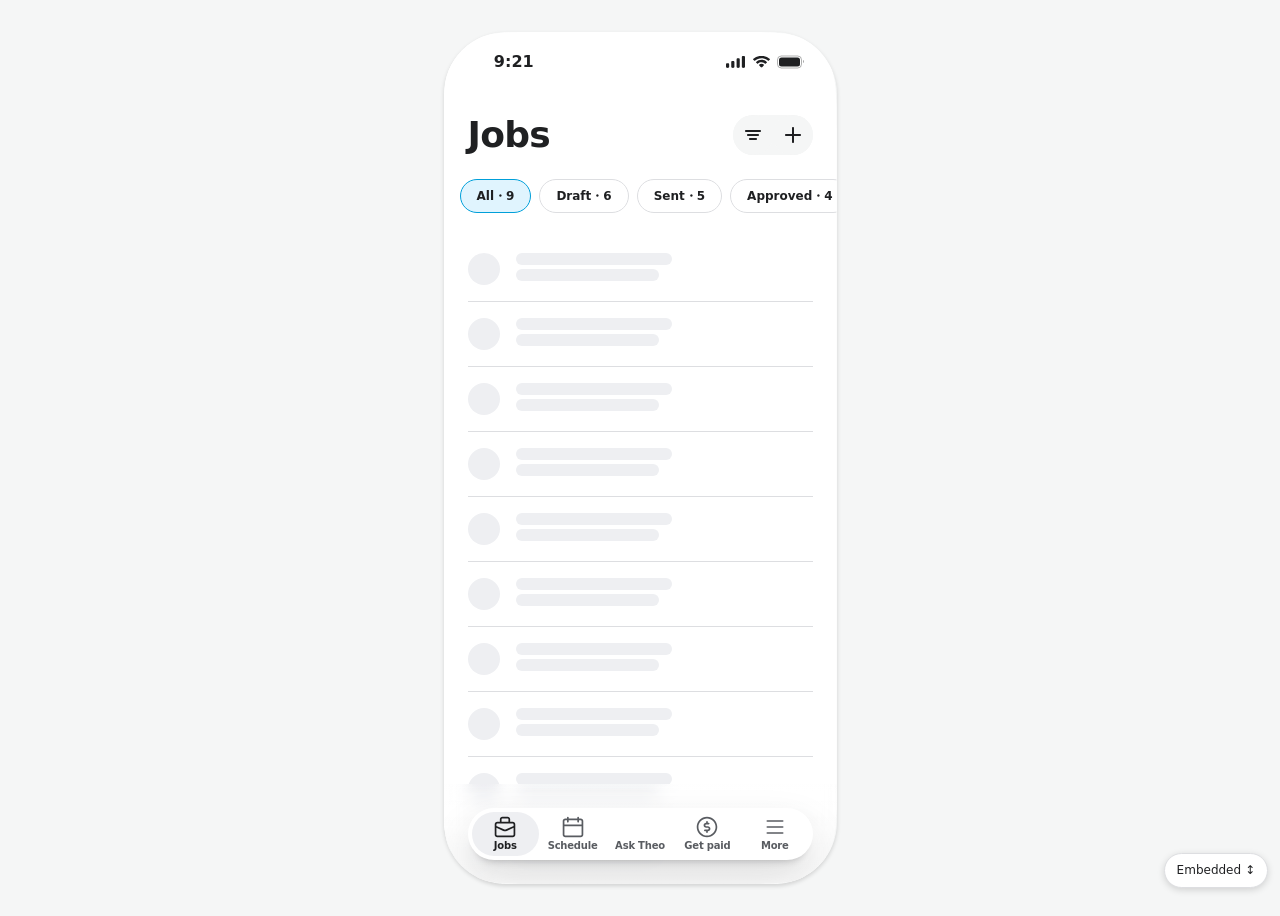
==== embedded/index.html @ bd6d08db "Add Embedded nav concept: Ask Theo tab, add and close buttons beside the bar, blurred scrim Co-autho" ====
<!DOCTYPE html>
<html lang="en" data-pp-form-factor="native" data-pp-theme="light">
  <head>
    <meta charset="utf-8" />
    <meta name="viewport" content="width=device-width, initial-scale=1, viewport-fit=cover" />
    <title>Jobs — Embedded</title>
    <meta name="apple-mobile-web-app-capable" content="yes" />
    <!-- default, not black-translucent: translucent makes iOS size the web view
         to the screen minus the status bar while still anchoring it at the top,
         so the bottom of the screen is unreachable from the page. -->
    <meta name="apple-mobile-web-app-status-bar-style" content="default" />
    <meta name="apple-mobile-web-app-title" content="Jobs" />
    <link rel="manifest" href="../manifest.webmanifest" />
    <!-- data-pp-theme on the root element pins light in every browser and OS setting;
         there is no toggle. -->
    <link rel="stylesheet" href="../styles/fonts.css" />
    <link rel="stylesheet" href="../styles/pushpin.css" />
    <link rel="stylesheet" href="../styles/pushpin-device.css" />
    <link rel="stylesheet" href="app.css" />
  </head>
  <body>
    <div class="jobs-device">
    <div class="pp-device">
      <div
        class="pp-status-bar"
        aria-hidden="true"
        data-pp-component="Native / Status Bar"
        data-pp-variant="OS=iOS X [Dynamic Island], Dark Mode=False"
      >
        <p class="pp-status-bar__time">9:21</p>
        <div class="pp-status-bar__levels">
          <span class="pp-status-bar__glyph pp-status-bar__cellular"></span>
          <span class="pp-status-bar__glyph pp-status-bar__wifi"></span>
          <div class="pp-status-bar__battery"></div>
          <div class="pp-status-bar__battery-fill"></div>
          <span class="pp-status-bar__glyph pp-status-bar__battery-cap"></span>
        </div>
      </div>

      <div class="pp-screen jobs">
        <section class="jobs__page" data-page="jobs" aria-labelledby="page-jobs-title">
          <header class="jobs__header">
            <h1 class="pp-title-1 jobs__title" id="page-jobs-title">Jobs</h1>
            <div class="jobs__actions">
              <button
                type="button"
                class="jobs__action"
                aria-label="Filter jobs"
                data-pp-component="Icon Button"
                data-pp-variant="theme=secondary"
              >
                <span class="jobs__action-icon jobs__action-icon--filter" aria-hidden="true"></span>
              </button>
              <button
                type="button"
                class="jobs__action"
                aria-label="Create job"
                data-pp-component="Icon Button"
                data-pp-variant="theme=secondary"
              >
                <span class="jobs__action-icon jobs__action-icon--plus" aria-hidden="true"></span>
              </button>
            </div>
          </header>

          <div class="jobs__filters" role="group" aria-label="Filter by status">
            <button
              type="button"
              class="jobs__chip"
              aria-pressed="true"
              data-pp-component="Chip"
              data-pp-variant="isSelected=true"
            >
              All・9
            </button>
            <button
              type="button"
              class="jobs__chip"
              aria-pressed="false"
              data-pp-component="Chip"
              data-pp-variant="isSelected=false"
            >
              Draft・6
            </button>
            <button
              type="button"
              class="jobs__chip"
              aria-pressed="false"
              data-pp-component="Chip"
              data-pp-variant="isSelected=false"
            >
              Sent・5
            </button>
            <button
              type="button"
              class="jobs__chip"
              aria-pressed="false"
              data-pp-component="Chip"
              data-pp-variant="isSelected=false"
            >
              Approved・4
            </button>
            <button
              type="button"
              class="jobs__chip"
              aria-pressed="false"
              data-pp-component="Chip"
              data-pp-variant="isSelected=false"
            >
              Rejected・1
            </button>
          </div>

          <div class="pp-screen__body jobs__body">
            <ul class="jobs__list" data-pp-proposed="Pro / Job list row">
              <li class="jobs__row">
                <span
                  class="jobs__avatar"
                  aria-hidden="true"
                  data-pp-component="Avatar"
                  data-pp-variant="User=Customer, sise=xSmall, 👁️ initials=true"
                ></span>
                <div class="jobs__text" aria-hidden="true">
                  <p class="pp-title-6 jobs__slot"><span class="jobs__bone">Anaïs Ziae-Mohseni</span></p>
                  <p class="pp-body-2 jobs__slot"><span class="jobs__bone">Clogged drain repair</span></p>
                </div>
              </li>

              <li class="jobs__row">
                <span
                  class="jobs__avatar"
                  aria-hidden="true"
                  data-pp-component="Avatar"
                  data-pp-variant="User=Customer, sise=xSmall, 👁️ initials=true"
                ></span>
                <div class="jobs__text" aria-hidden="true">
                  <p class="pp-title-6 jobs__slot"><span class="jobs__bone">Anaïs Ziae-Mohseni</span></p>
                  <p class="pp-body-2 jobs__slot"><span class="jobs__bone">Clogged drain repair</span></p>
                </div>
              </li>

              <li class="jobs__row">
                <span
                  class="jobs__avatar"
                  aria-hidden="true"
                  data-pp-component="Avatar"
                  data-pp-variant="User=Customer, sise=xSmall, 👁️ initials=true"
                ></span>
                <div class="jobs__text" aria-hidden="true">
                  <p class="pp-title-6 jobs__slot"><span class="jobs__bone">Anaïs Ziae-Mohseni</span></p>
                  <p class="pp-body-2 jobs__slot"><span class="jobs__bone">Clogged drain repair</span></p>
                </div>
              </li>

              <li class="jobs__row">
                <span
                  class="jobs__avatar"
                  aria-hidden="true"
                  data-pp-component="Avatar"
                  data-pp-variant="User=Customer, sise=xSmall, 👁️ initials=true"
                ></span>
                <div class="jobs__text" aria-hidden="true">
                  <p class="pp-title-6 jobs__slot"><span class="jobs__bone">Anaïs Ziae-Mohseni</span></p>
                  <p class="pp-body-2 jobs__slot"><span class="jobs__bone">Clogged drain repair</span></p>
                </div>
              </li>

              <li class="jobs__row">
                <span
                  class="jobs__avatar"
                  aria-hidden="true"
                  data-pp-component="Avatar"
                  data-pp-variant="User=Customer, sise=xSmall, 👁️ initials=true"
                ></span>
                <div class="jobs__text" aria-hidden="true">
                  <p class="pp-title-6 jobs__slot"><span class="jobs__bone">Anaïs Ziae-Mohseni</span></p>
                  <p class="pp-body-2 jobs__slot"><span class="jobs__bone">Clogged drain repair</span></p>
                </div>
              </li>

              <li class="jobs__row">
                <span
                  class="jobs__avatar"
                  aria-hidden="true"
                  data-pp-component="Avatar"
                  data-pp-variant="User=Customer, sise=xSmall, 👁️ initials=true"
                ></span>
                <div class="jobs__text" aria-hidden="true">
                  <p class="pp-title-6 jobs__slot"><span class="jobs__bone">Anaïs Ziae-Mohseni</span></p>
                  <p class="pp-body-2 jobs__slot"><span class="jobs__bone">Clogged drain repair</span></p>
                </div>
              </li>

              <li class="jobs__row">
                <span
                  class="jobs__avatar"
                  aria-hidden="true"
                  data-pp-component="Avatar"
                  data-pp-variant="User=Customer, sise=xSmall, 👁️ initials=true"
                ></span>
                <div class="jobs__text" aria-hidden="true">
                  <p class="pp-title-6 jobs__slot"><span class="jobs__bone">Anaïs Ziae-Mohseni</span></p>
                  <p class="pp-body-2 jobs__slot"><span class="jobs__bone">Clogged drain repair</span></p>
                </div>
              </li>

              <li class="jobs__row">
                <span
                  class="jobs__avatar"
                  aria-hidden="true"
                  data-pp-component="Avatar"
                  data-pp-variant="User=Customer, sise=xSmall, 👁️ initials=true"
                ></span>
                <div class="jobs__text" aria-hidden="true">
                  <p class="pp-title-6 jobs__slot"><span class="jobs__bone">Anaïs Ziae-Mohseni</span></p>
                  <p class="pp-body-2 jobs__slot"><span class="jobs__bone">Clogged drain repair</span></p>
                </div>
              </li>

              <li class="jobs__row">
                <span
                  class="jobs__avatar"
                  aria-hidden="true"
                  data-pp-component="Avatar"
                  data-pp-variant="User=Customer, sise=xSmall, 👁️ initials=true"
                ></span>
                <div class="jobs__text" aria-hidden="true">
                  <p class="pp-title-6 jobs__slot"><span class="jobs__bone">Anaïs Ziae-Mohseni</span></p>
                  <p class="pp-body-2 jobs__slot"><span class="jobs__bone">Clogged drain repair</span></p>
                </div>
              </li>

              <li class="jobs__row">
                <span
                  class="jobs__avatar"
                  aria-hidden="true"
                  data-pp-component="Avatar"
                  data-pp-variant="User=Customer, sise=xSmall, 👁️ initials=true"
                ></span>
                <div class="jobs__text" aria-hidden="true">
                  <p class="pp-title-6 jobs__slot"><span class="jobs__bone">Anaïs Ziae-Mohseni</span></p>
                  <p class="pp-body-2 jobs__slot"><span class="jobs__bone">Clogged drain repair</span></p>
                </div>
              </li>
            </ul>
          </div>
        </section>

        <section class="jobs__page" data-page="schedule" aria-labelledby="page-schedule-title" hidden>
          <header class="jobs__header">
            <h1 class="pp-title-1 jobs__title" id="page-schedule-title">Schedule</h1>
            <div class="jobs__actions">
              <button
                type="button"
                class="jobs__action jobs__action--today"
                aria-label="Go to today"
                data-pp-component="Icon Button"
                data-pp-variant="theme=secondary"
              >
                <span class="jobs__action-icon jobs__action-icon--today" aria-hidden="true"></span>
              </button>
              <button
                type="button"
                class="jobs__action"
                aria-label="Create appointment"
                data-pp-component="Icon Button"
                data-pp-variant="theme=secondary"
              >
                <span class="jobs__action-icon jobs__action-icon--plus" aria-hidden="true"></span>
              </button>
            </div>
          </header>

          <div
            class="jobs__week"
            role="group"
            aria-label="Pick a day"
            data-pp-proposed="Pro / Week strip"
          ></div>
        </section>

        <section class="jobs__page" data-page="get-paid" aria-labelledby="page-get-paid-title" hidden>
          <header class="jobs__header">
            <h1 class="pp-title-1 jobs__title" id="page-get-paid-title">Get paid</h1>
            <div class="jobs__actions">
              <button
                type="button"
                class="jobs__action"
                aria-label="Filter payments"
                data-pp-component="Icon Button"
                data-pp-variant="theme=secondary"
              >
                <span class="jobs__action-icon jobs__action-icon--filter" aria-hidden="true"></span>
              </button>
              <button
                type="button"
                class="jobs__action"
                aria-label="Request payment"
                data-pp-component="Icon Button"
                data-pp-variant="theme=secondary"
              >
                <span class="jobs__action-icon jobs__action-icon--plus" aria-hidden="true"></span>
              </button>
            </div>
          </header>
        </section>

        <section class="jobs__page" data-page="messages" aria-labelledby="page-messages-title" hidden>
          <header class="jobs__header">
            <h1 class="pp-title-1 jobs__title" id="page-messages-title">Messages</h1>
            <div class="jobs__actions">
              <button
                type="button"
                class="jobs__action"
                aria-label="Filter messages"
                data-pp-component="Icon Button"
                data-pp-variant="theme=secondary"
              >
                <span class="jobs__action-icon jobs__action-icon--filter" aria-hidden="true"></span>
              </button>
              <button
                type="button"
                class="jobs__action"
                aria-label="New message"
                data-pp-component="Icon Button"
                data-pp-variant="theme=secondary"
              >
                <span class="jobs__action-icon jobs__action-icon--plus" aria-hidden="true"></span>
              </button>
            </div>
          </header>
        </section>

        <section class="jobs__page" data-page="quotes" aria-labelledby="page-quotes-title" hidden>
          <header class="jobs__header">
            <h1 class="pp-title-1 jobs__title" id="page-quotes-title">Quotes</h1>
            <div class="jobs__actions">
              <button
                type="button"
                class="jobs__action"
                aria-label="Filter quotes"
                data-pp-component="Icon Button"
                data-pp-variant="theme=secondary"
              >
                <span class="jobs__action-icon jobs__action-icon--filter" aria-hidden="true"></span>
              </button>
              <button
                type="button"
                class="jobs__action"
                aria-label="Create quote"
                data-pp-component="Icon Button"
                data-pp-variant="theme=secondary"
              >
                <span class="jobs__action-icon jobs__action-icon--plus" aria-hidden="true"></span>
              </button>
            </div>
          </header>

          <div class="jobs__filters" role="group" aria-label="Filter by status">
            <button
              type="button"
              class="jobs__chip"
              aria-pressed="true"
              data-pp-component="Chip"
              data-pp-variant="isSelected=true"
            >
              All・9
            </button>
            <button
              type="button"
              class="jobs__chip"
              aria-pressed="false"
              data-pp-component="Chip"
              data-pp-variant="isSelected=false"
            >
              Draft・6
            </button>
            <button
              type="button"
              class="jobs__chip"
              aria-pressed="false"
              data-pp-component="Chip"
              data-pp-variant="isSelected=false"
            >
              Sent・5
            </button>
            <button
              type="button"
              class="jobs__chip"
              aria-pressed="false"
              data-pp-component="Chip"
              data-pp-variant="isSelected=false"
            >
              Approved・4
            </button>
            <button
              type="button"
              class="jobs__chip"
              aria-pressed="false"
              data-pp-component="Chip"
              data-pp-variant="isSelected=false"
            >
              Rejected・1
            </button>
          </div>

          <div class="pp-screen__body jobs__body">
            <ul class="jobs__list" data-pp-proposed="Pro / Job list row">
              <li class="jobs__row">
                <span
                  class="jobs__avatar"
                  aria-hidden="true"
                  data-pp-component="Avatar"
                  data-pp-variant="User=Customer, sise=xSmall, 👁️ initials=true"
                ></span>
                <div class="jobs__text" aria-hidden="true">
                  <p class="pp-title-6 jobs__slot"><span class="jobs__bone">Anaïs Ziae-Mohseni</span></p>
                  <p class="pp-body-2 jobs__slot"><span class="jobs__bone">Clogged drain repair</span></p>
                </div>
              </li>

              <li class="jobs__row">
                <span
                  class="jobs__avatar"
                  aria-hidden="true"
                  data-pp-component="Avatar"
                  data-pp-variant="User=Customer, sise=xSmall, 👁️ initials=true"
                ></span>
                <div class="jobs__text" aria-hidden="true">
                  <p class="pp-title-6 jobs__slot"><span class="jobs__bone">Anaïs Ziae-Mohseni</span></p>
                  <p class="pp-body-2 jobs__slot"><span class="jobs__bone">Clogged drain repair</span></p>
                </div>
              </li>

              <li class="jobs__row">
                <span
                  class="jobs__avatar"
                  aria-hidden="true"
                  data-pp-component="Avatar"
                  data-pp-variant="User=Customer, sise=xSmall, 👁️ initials=true"
                ></span>
                <div class="jobs__text" aria-hidden="true">
                  <p class="pp-title-6 jobs__slot"><span class="jobs__bone">Anaïs Ziae-Mohseni</span></p>
                  <p class="pp-body-2 jobs__slot"><span class="jobs__bone">Clogged drain repair</span></p>
                </div>
              </li>

              <li class="jobs__row">
                <span
                  class="jobs__avatar"
                  aria-hidden="true"
                  data-pp-component="Avatar"
                  data-pp-variant="User=Customer, sise=xSmall, 👁️ initials=true"
                ></span>
                <div class="jobs__text" aria-hidden="true">
                  <p class="pp-title-6 jobs__slot"><span class="jobs__bone">Anaïs Ziae-Mohseni</span></p>
                  <p class="pp-body-2 jobs__slot"><span class="jobs__bone">Clogged drain repair</span></p>
                </div>
              </li>

              <li class="jobs__row">
                <span
                  class="jobs__avatar"
                  aria-hidden="true"
                  data-pp-component="Avatar"
                  data-pp-variant="User=Customer, sise=xSmall, 👁️ initials=true"
                ></span>
                <div class="jobs__text" aria-hidden="true">
                  <p class="pp-title-6 jobs__slot"><span class="jobs__bone">Anaïs Ziae-Mohseni</span></p>
                  <p class="pp-body-2 jobs__slot"><span class="jobs__bone">Clogged drain repair</span></p>
                </div>
              </li>

              <li class="jobs__row">
                <span
                  class="jobs__avatar"
                  aria-hidden="true"
                  data-pp-component="Avatar"
                  data-pp-variant="User=Customer, sise=xSmall, 👁️ initials=true"
                ></span>
                <div class="jobs__text" aria-hidden="true">
                  <p class="pp-title-6 jobs__slot"><span class="jobs__bone">Anaïs Ziae-Mohseni</span></p>
                  <p class="pp-body-2 jobs__slot"><span class="jobs__bone">Clogged drain repair</span></p>
                </div>
              </li>

              <li class="jobs__row">
                <span
                  class="jobs__avatar"
                  aria-hidden="true"
                  data-pp-component="Avatar"
                  data-pp-variant="User=Customer, sise=xSmall, 👁️ initials=true"
                ></span>
                <div class="jobs__text" aria-hidden="true">
                  <p class="pp-title-6 jobs__slot"><span class="jobs__bone">Anaïs Ziae-Mohseni</span></p>
                  <p class="pp-body-2 jobs__slot"><span class="jobs__bone">Clogged drain repair</span></p>
                </div>
              </li>

              <li class="jobs__row">
                <span
                  class="jobs__avatar"
                  aria-hidden="true"
                  data-pp-component="Avatar"
                  data-pp-variant="User=Customer, sise=xSmall, 👁️ initials=true"
                ></span>
                <div class="jobs__text" aria-hidden="true">
                  <p class="pp-title-6 jobs__slot"><span class="jobs__bone">Anaïs Ziae-Mohseni</span></p>
                  <p class="pp-body-2 jobs__slot"><span class="jobs__bone">Clogged drain repair</span></p>
                </div>
              </li>

              <li class="jobs__row">
                <span
                  class="jobs__avatar"
                  aria-hidden="true"
                  data-pp-component="Avatar"
                  data-pp-variant="User=Customer, sise=xSmall, 👁️ initials=true"
                ></span>
                <div class="jobs__text" aria-hidden="true">
                  <p class="pp-title-6 jobs__slot"><span class="jobs__bone">Anaïs Ziae-Mohseni</span></p>
                  <p class="pp-body-2 jobs__slot"><span class="jobs__bone">Clogged drain repair</span></p>
                </div>
              </li>

              <li class="jobs__row">
                <span
                  class="jobs__avatar"
                  aria-hidden="true"
                  data-pp-component="Avatar"
                  data-pp-variant="User=Customer, sise=xSmall, 👁️ initials=true"
                ></span>
                <div class="jobs__text" aria-hidden="true">
                  <p class="pp-title-6 jobs__slot"><span class="jobs__bone">Anaïs Ziae-Mohseni</span></p>
                  <p class="pp-body-2 jobs__slot"><span class="jobs__bone">Clogged drain repair</span></p>
                </div>
              </li>
            </ul>
          </div>
        </section>

        <section class="jobs__page" data-page="invoices" aria-labelledby="page-invoices-title" hidden>
          <header class="jobs__header">
            <h1 class="pp-title-1 jobs__title" id="page-invoices-title">Invoices</h1>
            <div class="jobs__actions">
              <button
                type="button"
                class="jobs__action"
                aria-label="Filter invoices"
                data-pp-component="Icon Button"
                data-pp-variant="theme=secondary"
              >
                <span class="jobs__action-icon jobs__action-icon--filter" aria-hidden="true"></span>
              </button>
              <button
                type="button"
                class="jobs__action"
                aria-label="Create invoice"
                data-pp-component="Icon Button"
                data-pp-variant="theme=secondary"
              >
                <span class="jobs__action-icon jobs__action-icon--plus" aria-hidden="true"></span>
              </button>
            </div>
          </header>

          <div class="jobs__filters" role="group" aria-label="Filter by status">
            <button
              type="button"
              class="jobs__chip"
              aria-pressed="true"
              data-pp-component="Chip"
              data-pp-variant="isSelected=true"
            >
              All・9
            </button>
            <button
              type="button"
              class="jobs__chip"
              aria-pressed="false"
              data-pp-component="Chip"
              data-pp-variant="isSelected=false"
            >
              Draft・6
            </button>
            <button
              type="button"
              class="jobs__chip"
              aria-pressed="false"
              data-pp-component="Chip"
              data-pp-variant="isSelected=false"
            >
              Sent・5
            </button>
            <button
              type="button"
              class="jobs__chip"
              aria-pressed="false"
              data-pp-component="Chip"
              data-pp-variant="isSelected=false"
            >
              Approved・4
            </button>
            <button
              type="button"
              class="jobs__chip"
              aria-pressed="false"
              data-pp-component="Chip"
              data-pp-variant="isSelected=false"
            >
              Rejected・1
            </button>
          </div>

          <div class="pp-screen__body jobs__body">
            <ul class="jobs__list" data-pp-proposed="Pro / Job list row">
              <li class="jobs__row">
                <span
                  class="jobs__avatar"
                  aria-hidden="true"
                  data-pp-component="Avatar"
                  data-pp-variant="User=Customer, sise=xSmall, 👁️ initials=true"
                ></span>
                <div class="jobs__text" aria-hidden="true">
                  <p class="pp-title-6 jobs__slot"><span class="jobs__bone">Anaïs Ziae-Mohseni</span></p>
                  <p class="pp-body-2 jobs__slot"><span class="jobs__bone">Clogged drain repair</span></p>
                </div>
              </li>

              <li class="jobs__row">
                <span
                  class="jobs__avatar"
                  aria-hidden="true"
                  data-pp-component="Avatar"
                  data-pp-variant="User=Customer, sise=xSmall, 👁️ initials=true"
                ></span>
                <div class="jobs__text" aria-hidden="true">
                  <p class="pp-title-6 jobs__slot"><span class="jobs__bone">Anaïs Ziae-Mohseni</span></p>
                  <p class="pp-body-2 jobs__slot"><span class="jobs__bone">Clogged drain repair</span></p>
                </div>
              </li>

              <li class="jobs__row">
                <span
                  class="jobs__avatar"
                  aria-hidden="true"
                  data-pp-component="Avatar"
                  data-pp-variant="User=Customer, sise=xSmall, 👁️ initials=true"
                ></span>
                <div class="jobs__text" aria-hidden="true">
                  <p class="pp-title-6 jobs__slot"><span class="jobs__bone">Anaïs Ziae-Mohseni</span></p>
                  <p class="pp-body-2 jobs__slot"><span class="jobs__bone">Clogged drain repair</span></p>
                </div>
              </li>

              <li class="jobs__row">
                <span
                  class="jobs__avatar"
                  aria-hidden="true"
                  data-pp-component="Avatar"
                  data-pp-variant="User=Customer, sise=xSmall, 👁️ initials=true"
                ></span>
                <div class="jobs__text" aria-hidden="true">
                  <p class="pp-title-6 jobs__slot"><span class="jobs__bone">Anaïs Ziae-Mohseni</span></p>
                  <p class="pp-body-2 jobs__slot"><span class="jobs__bone">Clogged drain repair</span></p>
                </div>
              </li>

              <li class="jobs__row">
                <span
                  class="jobs__avatar"
                  aria-hidden="true"
                  data-pp-component="Avatar"
                  data-pp-variant="User=Customer, sise=xSmall, 👁️ initials=true"
                ></span>
                <div class="jobs__text" aria-hidden="true">
                  <p class="pp-title-6 jobs__slot"><span class="jobs__bone">Anaïs Ziae-Mohseni</span></p>
                  <p class="pp-body-2 jobs__slot"><span class="jobs__bone">Clogged drain repair</span></p>
                </div>
              </li>

              <li class="jobs__row">
                <span
                  class="jobs__avatar"
                  aria-hidden="true"
                  data-pp-component="Avatar"
                  data-pp-variant="User=Customer, sise=xSmall, 👁️ initials=true"
                ></span>
                <div class="jobs__text" aria-hidden="true">
                  <p class="pp-title-6 jobs__slot"><span class="jobs__bone">Anaïs Ziae-Mohseni</span></p>
                  <p class="pp-body-2 jobs__slot"><span class="jobs__bone">Clogged drain repair</span></p>
                </div>
              </li>

              <li class="jobs__row">
                <span
                  class="jobs__avatar"
                  aria-hidden="true"
                  data-pp-component="Avatar"
                  data-pp-variant="User=Customer, sise=xSmall, 👁️ initials=true"
                ></span>
                <div class="jobs__text" aria-hidden="true">
                  <p class="pp-title-6 jobs__slot"><span class="jobs__bone">Anaïs Ziae-Mohseni</span></p>
                  <p class="pp-body-2 jobs__slot"><span class="jobs__bone">Clogged drain repair</span></p>
                </div>
              </li>

              <li class="jobs__row">
                <span
                  class="jobs__avatar"
                  aria-hidden="true"
                  data-pp-component="Avatar"
                  data-pp-variant="User=Customer, sise=xSmall, 👁️ initials=true"
                ></span>
                <div class="jobs__text" aria-hidden="true">
                  <p class="pp-title-6 jobs__slot"><span class="jobs__bone">Anaïs Ziae-Mohseni</span></p>
                  <p class="pp-body-2 jobs__slot"><span class="jobs__bone">Clogged drain repair</span></p>
                </div>
              </li>

              <li class="jobs__row">
                <span
                  class="jobs__avatar"
                  aria-hidden="true"
                  data-pp-component="Avatar"
                  data-pp-variant="User=Customer, sise=xSmall, 👁️ initials=true"
                ></span>
                <div class="jobs__text" aria-hidden="true">
                  <p class="pp-title-6 jobs__slot"><span class="jobs__bone">Anaïs Ziae-Mohseni</span></p>
                  <p class="pp-body-2 jobs__slot"><span class="jobs__bone">Clogged drain repair</span></p>
                </div>
              </li>

              <li class="jobs__row">
                <span
                  class="jobs__avatar"
                  aria-hidden="true"
                  data-pp-component="Avatar"
                  data-pp-variant="User=Customer, sise=xSmall, 👁️ initials=true"
                ></span>
                <div class="jobs__text" aria-hidden="true">
                  <p class="pp-title-6 jobs__slot"><span class="jobs__bone">Anaïs Ziae-Mohseni</span></p>
                  <p class="pp-body-2 jobs__slot"><span class="jobs__bone">Clogged drain repair</span></p>
                </div>
              </li>
            </ul>
          </div>
        </section>

        <section class="jobs__page" data-page="marketing" aria-labelledby="page-marketing-title" hidden>
          <header class="jobs__header">
            <h1 class="pp-title-1 jobs__title" id="page-marketing-title">Marketing</h1>
            <div class="jobs__actions">
              <button
                type="button"
                class="jobs__action"
                aria-label="Filter campaigns"
                data-pp-component="Icon Button"
                data-pp-variant="theme=secondary"
              >
                <span class="jobs__action-icon jobs__action-icon--filter" aria-hidden="true"></span>
              </button>
              <button
                type="button"
                class="jobs__action"
                aria-label="Create campaign"
                data-pp-component="Icon Button"
                data-pp-variant="theme=secondary"
              >
                <span class="jobs__action-icon jobs__action-icon--plus" aria-hidden="true"></span>
              </button>
            </div>
          </header>
        </section>

        <section class="jobs__page" data-page="customers" aria-labelledby="page-customers-title" hidden>
          <header class="jobs__header">
            <h1 class="pp-title-1 jobs__title" id="page-customers-title">Customers</h1>
            <div class="jobs__actions">
              <button
                type="button"
                class="jobs__action"
                aria-label="Filter customers"
                data-pp-component="Icon Button"
                data-pp-variant="theme=secondary"
              >
                <span class="jobs__action-icon jobs__action-icon--filter" aria-hidden="true"></span>
              </button>
              <button
                type="button"
                class="jobs__action"
                aria-label="Add customer"
                data-pp-component="Icon Button"
                data-pp-variant="theme=secondary"
              >
                <span class="jobs__action-icon jobs__action-icon--plus" aria-hidden="true"></span>
              </button>
            </div>
          </header>

          <div class="pp-screen__body jobs__body">
            <ul class="jobs__list" data-pp-proposed="Pro / Job list row">
              <li class="jobs__row">
                <span
                  class="jobs__avatar"
                  aria-hidden="true"
                  data-pp-component="Avatar"
                  data-pp-variant="User=Customer, sise=xSmall, 👁️ initials=true"
                ></span>
                <div class="jobs__text" aria-hidden="true">
                  <p class="pp-title-6 jobs__slot"><span class="jobs__bone">Anaïs Ziae-Mohseni</span></p>
                  <p class="pp-body-2 jobs__slot"><span class="jobs__bone">Clogged drain repair</span></p>
                </div>
              </li>

              <li class="jobs__row">
                <span
                  class="jobs__avatar"
                  aria-hidden="true"
                  data-pp-component="Avatar"
                  data-pp-variant="User=Customer, sise=xSmall, 👁️ initials=true"
                ></span>
                <div class="jobs__text" aria-hidden="true">
                  <p class="pp-title-6 jobs__slot"><span class="jobs__bone">Anaïs Ziae-Mohseni</span></p>
                  <p class="pp-body-2 jobs__slot"><span class="jobs__bone">Clogged drain repair</span></p>
                </div>
              </li>

              <li class="jobs__row">
                <span
                  class="jobs__avatar"
                  aria-hidden="true"
                  data-pp-component="Avatar"
                  data-pp-variant="User=Customer, sise=xSmall, 👁️ initials=true"
                ></span>
                <div class="jobs__text" aria-hidden="true">
                  <p class="pp-title-6 jobs__slot"><span class="jobs__bone">Anaïs Ziae-Mohseni</span></p>
                  <p class="pp-body-2 jobs__slot"><span class="jobs__bone">Clogged drain repair</span></p>
                </div>
              </li>

              <li class="jobs__row">
                <span
                  class="jobs__avatar"
                  aria-hidden="true"
                  data-pp-component="Avatar"
                  data-pp-variant="User=Customer, sise=xSmall, 👁️ initials=true"
                ></span>
                <div class="jobs__text" aria-hidden="true">
                  <p class="pp-title-6 jobs__slot"><span class="jobs__bone">Anaïs Ziae-Mohseni</span></p>
                  <p class="pp-body-2 jobs__slot"><span class="jobs__bone">Clogged drain repair</span></p>
                </div>
              </li>

              <li class="jobs__row">
                <span
                  class="jobs__avatar"
                  aria-hidden="true"
                  data-pp-component="Avatar"
                  data-pp-variant="User=Customer, sise=xSmall, 👁️ initials=true"
                ></span>
                <div class="jobs__text" aria-hidden="true">
                  <p class="pp-title-6 jobs__slot"><span class="jobs__bone">Anaïs Ziae-Mohseni</span></p>
                  <p class="pp-body-2 jobs__slot"><span class="jobs__bone">Clogged drain repair</span></p>
                </div>
              </li>

              <li class="jobs__row">
                <span
                  class="jobs__avatar"
                  aria-hidden="true"
                  data-pp-component="Avatar"
                  data-pp-variant="User=Customer, sise=xSmall, 👁️ initials=true"
                ></span>
                <div class="jobs__text" aria-hidden="true">
                  <p class="pp-title-6 jobs__slot"><span class="jobs__bone">Anaïs Ziae-Mohseni</span></p>
                  <p class="pp-body-2 jobs__slot"><span class="jobs__bone">Clogged drain repair</span></p>
                </div>
              </li>

              <li class="jobs__row">
                <span
                  class="jobs__avatar"
                  aria-hidden="true"
                  data-pp-component="Avatar"
                  data-pp-variant="User=Customer, sise=xSmall, 👁️ initials=true"
                ></span>
                <div class="jobs__text" aria-hidden="true">
                  <p class="pp-title-6 jobs__slot"><span class="jobs__bone">Anaïs Ziae-Mohseni</span></p>
                  <p class="pp-body-2 jobs__slot"><span class="jobs__bone">Clogged drain repair</span></p>
                </div>
              </li>

              <li class="jobs__row">
                <span
                  class="jobs__avatar"
                  aria-hidden="true"
                  data-pp-component="Avatar"
                  data-pp-variant="User=Customer, sise=xSmall, 👁️ initials=true"
                ></span>
                <div class="jobs__text" aria-hidden="true">
                  <p class="pp-title-6 jobs__slot"><span class="jobs__bone">Anaïs Ziae-Mohseni</span></p>
                  <p class="pp-body-2 jobs__slot"><span class="jobs__bone">Clogged drain repair</span></p>
                </div>
              </li>

              <li class="jobs__row">
                <span
                  class="jobs__avatar"
                  aria-hidden="true"
                  data-pp-component="Avatar"
                  data-pp-variant="User=Customer, sise=xSmall, 👁️ initials=true"
                ></span>
                <div class="jobs__text" aria-hidden="true">
                  <p class="pp-title-6 jobs__slot"><span class="jobs__bone">Anaïs Ziae-Mohseni</span></p>
                  <p class="pp-body-2 jobs__slot"><span class="jobs__bone">Clogged drain repair</span></p>
                </div>
              </li>

              <li class="jobs__row">
                <span
                  class="jobs__avatar"
                  aria-hidden="true"
                  data-pp-component="Avatar"
                  data-pp-variant="User=Customer, sise=xSmall, 👁️ initials=true"
                ></span>
                <div class="jobs__text" aria-hidden="true">
                  <p class="pp-title-6 jobs__slot"><span class="jobs__bone">Anaïs Ziae-Mohseni</span></p>
                  <p class="pp-body-2 jobs__slot"><span class="jobs__bone">Clogged drain repair</span></p>
                </div>
              </li>
            </ul>
          </div>
        </section>

        <div class="jobs__tabbar" data-state="nav" data-pp-proposed="Pro / Floating bottom nav">
          <div class="jobs__scrim" aria-hidden="true">
            <div class="jobs__scrim-blur"></div>
            <div class="jobs__scrim-blur"></div>
            <div class="jobs__scrim-blur"></div>
            <div class="jobs__scrim-blur"></div>
            <div class="jobs__scrim-blur"></div>
            <div class="jobs__scrim-wash"></div>
          </div>
          <div class="jobs__dim" data-state="closed" aria-hidden="true"></div>
          <div class="jobs__ai-blur" aria-hidden="true"></div>
          <div class="jobs__ai-scrim" aria-hidden="true"></div>
          <!-- The assistant bar. The Ask Theo tab opens it; nothing of it
               shows while the tabs are up. -->
          <div class="jobs__ask">
            <!-- The shade casts the shadow from a clipped fill of its own, the
                 surface is the painted layer, both clipped to the same curve. The
                 shadow cannot sit on the bar: a clip cuts an element's own
                 shadow, and a filter on a subtree holding the waves' canvas is
                 one WebKit stops rendering once the canvas has composited. -->
            <div class="jobs__ask-shade" aria-hidden="true"><div class="jobs__ask-shade-fill"></div></div>
            <div class="jobs__ask-surface" aria-hidden="true">
              <div class="jobs__waves" data-pp-proposed="Pro / Voice waves">
                <canvas class="jobs__waves-canvas"></canvas>
              </div>
            </div>
            <input
              class="pp-body-2 jobs__ask-input"
              type="text"
              placeholder="Ask Theo"
              aria-label="Ask Theo"
              data-pp-proposed="Pro / Assistant field"
            />
            <button
              type="button"
              class="jobs__ask-voice"
              aria-label="Speak instead"
              data-pp-component="Icon Button"
              data-pp-variant="theme=primary, size=large"
            >
              <span class="jobs__ask-voice-icon" aria-hidden="true"></span>
              <span class="jobs__ask-voice-icon jobs__ask-voice-icon--send" aria-hidden="true"></span>
            </button>
            <div class="jobs__talk" data-pp-proposed="Pro / Voice panel" data-pp-theme="dark" hidden>
              <div class="jobs__talk-row jobs__talk-row--top">
                <button type="button" class="jobs__talk-button" aria-label="Expand" data-pp-component="Icon Button" data-pp-variant="theme=secondary, size=large">
                  <span class="jobs__talk-icon jobs__talk-icon--expand" aria-hidden="true"></span>
                </button>
              </div>
              <p class="pp-body-2 jobs__talk-caption">Tell me what you’d like to do. Speak naturally.</p>
              <div class="jobs__talk-row">
                <div class="jobs__talk-group">
                  <button type="button" class="jobs__talk-button jobs__talk-button--mic" aria-label="Mute" aria-pressed="false" data-pp-component="Icon Button" data-pp-variant="theme=secondary, size=large">
                    <span class="jobs__talk-icon jobs__talk-icon--mic" aria-hidden="true"></span>
                    <span class="jobs__talk-icon jobs__talk-icon--mic-off" aria-hidden="true"></span>
                  </button>
                  <button type="button" class="jobs__talk-button" aria-label="Type instead" data-pp-component="Icon Button" data-pp-variant="theme=secondary, size=large">
                    <span class="jobs__talk-icon jobs__talk-icon--keyboard" aria-hidden="true"></span>
                  </button>
                </div>
                <button type="button" class="jobs__talk-button jobs__talk-button--close" aria-label="Stop listening" data-pp-component="Icon Button" data-pp-variant="theme=primary, size=large">
                  <span class="jobs__talk-icon jobs__talk-icon--close" aria-hidden="true"></span>
                </button>
              </div>
            </div>
          </div>
          <button type="button" class="jobs__add" aria-label="Add attachment" data-pp-component="Icon Button" data-pp-variant="theme=secondary, size=large">
            <span class="jobs__add-icon" aria-hidden="true"></span>
          </button>
          <button type="button" class="jobs__close" aria-label="Close" data-pp-component="Icon Button" data-pp-variant="theme=secondary, size=large">
            <span class="jobs__close-icon" aria-hidden="true"></span>
          </button>
          <div class="jobs__prompts" role="group" aria-label="Suggested prompts" data-pp-proposed="Pro / Theo suggestions">
            <button type="button" class="jobs__prompt jobs__prompt--refresh" aria-label="Refresh suggestions" data-pp-component="Icon Button" data-pp-variant="theme=tertiary, size=large">
              <span class="jobs__prompt-icon" aria-hidden="true"></span>
            </button>
            <button type="button" class="pp-title-7 jobs__prompt" data-pp-component="Button" data-pp-variant="theme=tertiary, size=small">Create a quote</button>
            <button type="button" class="pp-title-7 jobs__prompt" data-pp-component="Button" data-pp-variant="theme=tertiary, size=small">Start a job</button>
            <button type="button" class="pp-title-7 jobs__prompt" data-pp-component="Button" data-pp-variant="theme=tertiary, size=small">Learn about Theo</button>
          </div>
          <div class="jobs__shelf" data-state="tabs">
            <nav class="jobs__nav" aria-label="Main">
              <span class="jobs__nav-thumb" aria-hidden="true"></span>
              <a class="jobs__nav-item" href="#" aria-current="page" data-page="jobs">
                <span class="jobs__nav-icon jobs__nav-icon--business" aria-hidden="true"></span>
                <span class="pp-body-4 jobs__nav-label">Jobs</span>
              </a>
              <a class="jobs__nav-item" href="#" data-page="schedule">
                <span class="jobs__nav-icon jobs__nav-icon--schedule" aria-hidden="true"></span>
                <span class="pp-body-4 jobs__nav-label">Schedule</span>
              </a>
              <button class="jobs__nav-item jobs__nav-item--ask" type="button">
                <span class="jobs__nav-icon jobs__nav-icon--ask" aria-hidden="true"></span>
                <span class="pp-body-4 jobs__nav-label">Ask Theo</span>
              </button>
              <a class="jobs__nav-item" href="#" data-page="get-paid">
                <span class="jobs__nav-icon jobs__nav-icon--money" aria-hidden="true"></span>
                <span class="pp-body-4 jobs__nav-label">Get paid</span>
              </a>
              <button
                class="jobs__nav-item jobs__nav-item--more"
                type="button"
                aria-expanded="false"
                aria-controls="jobs-more-menu"
              >
                <span class="jobs__nav-icon jobs__nav-icon--more" aria-hidden="true"></span>
                <span class="pp-body-4 jobs__nav-label">More</span>
              </button>
            </nav>

            <div class="jobs__menu" id="jobs-more-menu" hidden>
              <button class="jobs__menu-item" type="button" data-tab="0" data-page="jobs">
                <span class="jobs__menu-icon jobs__nav-icon--business" aria-hidden="true"></span>
                <span class="pp-body-2 jobs__menu-label">Jobs</span>
              </button>
              <button class="jobs__menu-item" type="button" data-tab="1" data-page="schedule">
                <span class="jobs__menu-icon jobs__nav-icon--schedule" aria-hidden="true"></span>
                <span class="pp-body-2 jobs__menu-label">Schedule</span>
              </button>
              <button class="jobs__menu-item" type="button" data-action="ask">
                <span class="jobs__menu-icon jobs__menu-icon--ask" aria-hidden="true"></span>
                <span class="pp-body-2 jobs__menu-label">Ask Theo</span>
              </button>
              <button class="jobs__menu-item" type="button" data-tab="3" data-page="get-paid">
                <span class="jobs__menu-icon jobs__nav-icon--money" aria-hidden="true"></span>
                <span class="pp-body-2 jobs__menu-label">Get paid</span>
              </button>
              <button class="jobs__menu-item" type="button" data-page="messages">
                <span class="jobs__menu-icon jobs__nav-icon--messages" aria-hidden="true"></span>
                <span class="pp-body-2 jobs__menu-label">Messages</span>
              </button>
              <button class="jobs__menu-item" type="button" data-page="marketing">
                <span class="jobs__menu-icon jobs__menu-icon--marketing" aria-hidden="true"></span>
                <span class="pp-body-2 jobs__menu-label">Marketing</span>
              </button>
              <button class="jobs__menu-item" type="button" data-page="customers">
                <span class="jobs__menu-icon jobs__menu-icon--customers" aria-hidden="true"></span>
                <span class="pp-body-2 jobs__menu-label">Customers</span>
              </button>
            </div>
          </div>
        </div>
      </div>
    </div>
    </div>
    <script src="../speed.js" data-pp-devtool></script>
    <script src="../concepts.js" data-pp-devtool></script>
    <script src="nav.js"></script>
    <script src="../schedule.js"></script>
    <script src="waves.js"></script>
  </body>
</html>
---- styles/pushpin.css ----
/*
 * Pushpin Design System — design tokens
 *
 * GENERATED FILE. Do not edit by hand.
 * Source: Pushpin Thumbprint UI Kit, Figma file VVRGrLgkPRU3vs765d5Q3r
 * Rebuild: node scripts/build-css.mjs
 *
 * Custom property names mirror Figma variable paths: the Figma variable
 * `background/brand/strong` is `--pp-background-brand-strong` here.
 */

:root {

  /* ── Base colors ─────────────────────────────────────────────────────── */
  --pp-color-gray-50: #f5f6f6;
  --pp-color-gray-100: #eeeff2;
  --pp-color-gray-200: #dddee1;
  --pp-color-gray-300: #b9bbbf;
  --pp-color-gray-400: #83878d;
  --pp-color-gray-500: #686c72;
  --pp-color-gray-600: #595c61;
  --pp-color-gray-700: #4c4e52;
  --pp-color-gray-800: #383a3d;
  --pp-color-gray-900: #2b2d2f;
  --pp-color-gray-950: #1f2022;
  --pp-color-blue-50: #f0faff;
  --pp-color-blue-100: #e0f4fe;
  --pp-color-blue-200: #b9ebfe;
  --pp-color-blue-300: #7cdcfd;
  --pp-color-blue-400: #36ccfa;
  --pp-color-blue-500: #0cb6eb;
  --pp-color-blue-600: #009fd9;
  --pp-color-blue-700: #0175a3;
  --pp-color-blue-800: #066286;
  --pp-color-blue-900: #0b516f;
  --pp-color-blue-950: #07344a;
  --pp-color-green-50: #eefbf4;
  --pp-color-green-100: #d6f5e3;
  --pp-color-green-200: #b0eacb;
  --pp-color-green-300: #7cd9ae;
  --pp-color-green-400: #47c08c;
  --pp-color-green-500: #24a571;
  --pp-color-green-600: #16855b;
  --pp-color-green-700: #126a4b;
  --pp-color-green-800: #10553c;
  --pp-color-green-900: #0e4633;
  --pp-color-green-950: #07271d;
  --pp-color-indigo-50: #eff4fe;
  --pp-color-indigo-100: #e1edfe;
  --pp-color-indigo-200: #c9dbfc;
  --pp-color-indigo-300: #a8c3f9;
  --pp-color-indigo-400: #85a1f4;
  --pp-color-indigo-500: #6881ec;
  --pp-color-indigo-600: #5968e2;
  --pp-color-indigo-700: #3d4ac5;
  --pp-color-indigo-800: #34409f;
  --pp-color-indigo-900: #313b7e;
  --pp-color-indigo-950: #1d2249;
  --pp-color-purple-50: #f6f4fe;
  --pp-color-purple-100: #efebfc;
  --pp-color-purple-200: #dfdbf9;
  --pp-color-purple-300: #c8bdf5;
  --pp-color-purple-400: #ab98ed;
  --pp-color-purple-500: #906ee4;
  --pp-color-purple-600: #7f4fd8;
  --pp-color-purple-700: #6637b6;
  --pp-color-purple-800: #5d32a5;
  --pp-color-purple-900: #4d2b87;
  --pp-color-purple-950: #301a5b;
  --pp-color-red-50: #fef2f2;
  --pp-color-red-100: #fee2e2;
  --pp-color-red-200: #fecaca;
  --pp-color-red-300: #fca5a5;
  --pp-color-red-400: #f87171;
  --pp-color-red-500: #ef4444;
  --pp-color-red-600: #dc2626;
  --pp-color-red-700: #b91c1c;
  --pp-color-red-800: #991b1b;
  --pp-color-red-900: #7f1d1d;
  --pp-color-red-950: #450a0a;
  --pp-color-yellow-50: #fefce8;
  --pp-color-yellow-100: #fef9c3;
  --pp-color-yellow-200: #fef08a;
  --pp-color-yellow-300: #fde047;
  --pp-color-yellow-400: #facc15;
  --pp-color-yellow-500: #eab308;
  --pp-color-yellow-600: #ca8a04;
  --pp-color-yellow-700: #a16207;
  --pp-color-yellow-800: #854d0e;
  --pp-color-yellow-900: #713f12;
  --pp-color-yellow-950: #422006;
  --pp-color-system-white: #ffffff;
  --pp-color-system-black: #000000;
  --pp-color-alpha-50: #1f20220d;
  --pp-color-alpha-100: #1f20221a;
  --pp-color-alpha-200: #1f202233;
  --pp-color-alpha-300: #1f20224d;
  --pp-color-alpha-400: #1f202266;
  --pp-color-alpha-500: #1f202280;
  --pp-color-alpha-600: #1f202299;
  --pp-color-alpha-700: #1f2022b2;
  --pp-color-alpha-800: #1f2022cc;
  --pp-color-alpha-900: #1f2022e5;
  --pp-color-alpha-950: #1f2022f2;

  /* ── Semantic colors (Light) ─────────────────────────────────────────── */
  --pp-background-neutral-default: var(--pp-color-system-white);
  --pp-background-neutral-low: var(--pp-color-gray-50);
  --pp-background-neutral-medium: var(--pp-color-gray-100);
  --pp-background-neutral-strong: var(--pp-color-gray-300);
  --pp-background-neutral-heavy: var(--pp-color-gray-500);
  --pp-background-neutral-inverse: var(--pp-color-gray-950);
  --pp-background-neutral-inverse-hover: var(--pp-color-gray-800);
  --pp-background-neutral-default-hover: var(--pp-color-blue-50);
  --pp-background-neutral-default-pressed: var(--pp-color-blue-100);
  --pp-background-neutral-default-active: var(--pp-color-blue-100);
  --pp-background-neutral-low-hover: var(--pp-color-blue-50);
  --pp-background-neutral-low-pressed: var(--pp-color-blue-100);
  --pp-background-neutral-strong-active: var(--pp-color-gray-950);
  --pp-background-brand-low: var(--pp-color-blue-100);
  --pp-background-brand-low-hover: var(--pp-color-blue-200);
  --pp-background-brand-medium: var(--pp-color-blue-700);
  --pp-background-brand-medium-active: var(--pp-color-blue-600);
  --pp-background-brand-strong: var(--pp-color-blue-950);
  --pp-background-brand-strong-hover: var(--pp-color-gray-950);
  --pp-background-brand-strong-pressed: var(--pp-color-blue-950);
  --pp-background-info-low: var(--pp-color-indigo-100);
  --pp-background-info-medium: var(--pp-color-indigo-700);
  --pp-background-info-strong: var(--pp-color-indigo-950);
  --pp-background-success-low: var(--pp-color-green-100);
  --pp-background-success-medium: var(--pp-color-green-700);
  --pp-background-success-strong: var(--pp-color-green-950);
  --pp-background-warning-low: var(--pp-color-yellow-50);
  --pp-background-warning-medium: var(--pp-color-yellow-600);
  --pp-background-warning-strong: var(--pp-color-yellow-950);
  --pp-background-alert-low: var(--pp-color-red-50);
  --pp-background-alert-medium: var(--pp-color-red-600);
  --pp-background-alert-medium-hover: var(--pp-color-red-700);
  --pp-background-alert-medium-pressed: var(--pp-color-red-800);
  --pp-background-alert-strong: var(--pp-color-red-950);
  --pp-background-caution-low: var(--pp-color-yellow-50);
  --pp-background-caution-low-hover: var(--pp-color-red-50);
  --pp-background-caution-low-pressed: var(--pp-color-red-100);
  --pp-background-disabled-low: var(--pp-background-neutral-low);
  --pp-background-disabled-medium: var(--pp-color-gray-200);
  --pp-background-ratings-default: var(--pp-background-neutral-default);
  --pp-background-ratings-default-active: var(--pp-color-yellow-400);
  --pp-border-neutral-default: var(--pp-color-gray-200);
  --pp-border-neutral-default-active: var(--pp-color-blue-600);
  --pp-border-neutral-default-pressed: var(--pp-color-gray-200);
  --pp-border-neutral-default-disabled: var(--pp-background-neutral-low);
  --pp-border-neutral-medium: var(--pp-color-gray-300);
  --pp-border-neutral-medium-disabled: var(--pp-color-gray-200);
  --pp-border-neutral-strong: var(--pp-color-gray-950);
  --pp-border-neutral-strong-active: var(--pp-color-gray-950);
  --pp-border-neutral-low-active: var(--pp-color-gray-950);
  --pp-border-neutral-inverse: var(--pp-background-neutral-default);
  --pp-border-disabled-default: var(--pp-background-neutral-low);
  --pp-border-disabled-medium: var(--pp-color-gray-200);
  --pp-border-alert-default: var(--pp-color-red-600);
  --pp-border-alert-default-pressed: var(--pp-color-red-700);
  --pp-border-alert-strong-pressed: var(--pp-color-red-800);
  --pp-border-ratings-default: var(--pp-color-yellow-700);
  --pp-text-neutral-default: var(--pp-color-gray-950);
  --pp-text-neutral-medium: var(--pp-color-gray-600);
  --pp-text-neutral-inverse: var(--pp-color-system-white);
  --pp-text-disabled: var(--pp-color-gray-300);
  --pp-text-brand-medium: var(--pp-color-blue-600);
  --pp-text-brand-strong: var(--pp-color-blue-950);
  --pp-text-on-brand-strong: var(--pp-color-blue-300);
  --pp-text-on-brand-default: var(--pp-link-brand-default);
  --pp-text-info-medium: var(--pp-color-indigo-600);
  --pp-text-info-strong: var(--pp-color-indigo-950);
  --pp-text-success-medium: var(--pp-color-green-600);
  --pp-text-success-strong: var(--pp-color-green-950);
  --pp-text-warning-medium: var(--pp-color-yellow-600);
  --pp-text-warning-strong: var(--pp-color-yellow-900);
  --pp-text-alert-medium: var(--pp-color-red-600);
  --pp-text-alert-strong: var(--pp-color-red-950);
  --pp-heading-neutral-default: var(--pp-color-gray-950);
  --pp-heading-neutral-medium: var(--pp-color-gray-600);
  --pp-heading-neutral-low: var(--pp-color-gray-500);
  --pp-heading-neutral-inverse: var(--pp-color-system-white);
  --pp-link-neutral-default: var(--pp-text-neutral-default);
  --pp-link-neutral-default-hover: var(--pp-color-blue-600);
  --pp-link-neutral-low: var(--pp-text-neutral-medium);
  --pp-link-neutral-inverse: var(--pp-background-neutral-default);
  --pp-link-brand-default: var(--pp-color-blue-700);
  --pp-link-on-brand-strong: var(--pp-color-blue-300);
  --pp-link-alert-default: var(--pp-text-alert-medium);
  --pp-icon-neutral-default: var(--pp-color-gray-950);
  --pp-icon-neutral-medium: var(--pp-color-gray-600);
  --pp-icon-neutral-low: var(--pp-color-gray-400);
  --pp-icon-neutral-inverse: var(--pp-color-system-white);
  --pp-icon-disabled: var(--pp-color-gray-300);
  --pp-icon-brand-default: var(--pp-color-blue-600);
  --pp-icon-brand-low: var(--pp-color-blue-400);
  --pp-icon-brand-strong: var(--pp-color-blue-950);
  --pp-icon-on-brand-strong: var(--pp-color-blue-300);
  --pp-icon-info-default: var(--pp-color-indigo-600);
  --pp-icon-info-low: var(--pp-color-indigo-400);
  --pp-icon-info-strong: var(--pp-color-indigo-950);
  --pp-icon-success-default: var(--pp-color-green-600);
  --pp-icon-success-low: var(--pp-color-green-400);
  --pp-icon-success-strong: var(--pp-color-green-950);
  --pp-icon-warning-default: var(--pp-color-yellow-600);
  --pp-icon-warning-low: var(--pp-color-yellow-400);
  --pp-icon-warning-strong: var(--pp-color-yellow-950);
  --pp-icon-alert-default: var(--pp-color-red-600);
  --pp-icon-alert-low: var(--pp-color-red-400);
  --pp-icon-alert-strong: var(--pp-color-red-950);
  --pp-data-info-low: var(--pp-color-indigo-200);
  --pp-data-info-medium: var(--pp-color-indigo-600);
  --pp-data-info-strong: var(--pp-color-indigo-950);
  --pp-shadow-1: var(--pp-color-alpha-800);

  /* ── Spacing ─────────────────────────────────────────────────────────── */
  --pp-space-1: 4px;
  --pp-space-2: 8px;
  --pp-space-3: 12px;
  --pp-space-4: 16px;
  --pp-space-5: 20px;
  --pp-space-6: 24px;
  --pp-space-7: 32px;
  --pp-space-8: 48px;
  --pp-space-9: 64px;
  --pp-space-10: 96px;
  --pp-space-11: 128px;
  --pp-space-12: 192px;
  --pp-space-13: 256px;

  /* ── Corner radius ───────────────────────────────────────────────────── */
  --pp-radius-none: 0px;
  --pp-radius-xsmall: 4px;
  --pp-radius-small: 6px;
  --pp-radius-medium: 8px;
  --pp-radius-large: 12px;
  --pp-radius-xlarge: 16px;
  --pp-radius-xxlarge: 24px;
  --pp-radius-sides: 9999px;
  --pp-radius-full: 50%;

  /* ── Font family ─────────────────────────────────────────────────────── */
  --pp-font-family: "Thumbtack Rise", ui-sans-serif, system-ui, -apple-system,
    "Segoe UI", Roboto, Helvetica, Arial, sans-serif;

  /* ── Font weight ─────────────────────────────────────────────────────── */
  --pp-font-weight-regular: 400;
  --pp-font-weight-medium-regular: 563;
  --pp-font-weight-medium: 590;
  --pp-font-weight-medium-bold: 660;
  --pp-font-weight-bold: 700;

  /* ── Type scale (native — see @media below for desktop) ──────────────── */
  --pp-font-size-hero: 48px;
  --pp-line-height-hero: 50.4px;
  --pp-font-weight-hero: var(--pp-font-weight-medium-regular);
  --pp-font-size-title-1: 36px;
  --pp-line-height-title-1: 37.8px;
  --pp-font-weight-title-1: var(--pp-font-weight-medium-regular);
  --pp-font-size-title-2: 28px;
  --pp-line-height-title-2: 30.8px;
  --pp-font-weight-title-2: var(--pp-font-weight-medium-regular);
  --pp-font-size-title-3: 22px;
  --pp-line-height-title-3: 24.2px;
  --pp-font-weight-title-3: var(--pp-font-weight-medium);
  --pp-font-size-title-4: 20px;
  --pp-line-height-title-4: 24px;
  --pp-font-weight-title-4: var(--pp-font-weight-medium-bold);
  --pp-font-size-title-5: 18px;
  --pp-line-height-title-5: 21.6px;
  --pp-font-weight-title-5: var(--pp-font-weight-medium-bold);
  --pp-font-size-title-6: 16px;
  --pp-line-height-title-6: 19.2px;
  --pp-font-weight-title-6: var(--pp-font-weight-medium-bold);
  --pp-font-size-title-7: 14px;
  --pp-line-height-title-7: 16.8px;
  --pp-font-weight-title-7: var(--pp-font-weight-medium-bold);
  --pp-font-size-title-8: 12px;
  --pp-line-height-title-8: 14.4px;
  --pp-font-weight-title-8: var(--pp-font-weight-medium-bold);
  --pp-font-size-body-1: 16px;
  --pp-line-height-body-1: 22.4px;
  --pp-font-weight-body-1: var(--pp-font-weight-regular);
  --pp-font-size-body-2: 14px;
  --pp-line-height-body-2: 19.6px;
  --pp-font-weight-body-2: var(--pp-font-weight-regular);
  --pp-font-size-body-3: 12px;
  --pp-line-height-body-3: 16.8px;
  --pp-font-weight-body-3: var(--pp-font-weight-regular);
  --pp-font-size-body-4: 10px;
  --pp-line-height-body-4: 14px;
  --pp-font-weight-body-4: var(--pp-font-weight-regular);

  /* ── Line height ratios ──────────────────────────────────────────────── */
  --pp-leading-flat: 1;
  --pp-leading-heading-1: 1.05;
  --pp-leading-heading-2: 1.1;
  --pp-leading-heading-3: 1.2;
  --pp-leading-text-1: 1.2;
  --pp-leading-text-2: 1.4;
  --pp-leading-text-3: 1.6;
  --pp-leading-text-4: 1.9;

  /* ── Letter spacing ──────────────────────────────────────────────────── */
  --pp-tracking-loose: 0.01em;
  --pp-tracking-tight: -0.01em;
  --pp-tracking-extra-tight: -0.02em;

  /* ── Elevation ───────────────────────────────────────────────────────── */
  --pp-shadow-100: 0px 1px 3px rgba(0, 0, 0, 0.1);
  --pp-shadow-200: 0px 2px 4px rgba(0, 0, 0, 0.15);
  --pp-shadow-300: 0px 2px 7px rgba(0, 0, 0, 0.15);
  --pp-shadow-400: 0px 2px 10px rgba(0, 0, 0, 0.2);

  /* ── Motion ──────────────────────────────────────────────────────────── */
  --pp-duration-1: 75ms;
  --pp-duration-2: 150ms;
  --pp-duration-3: 200ms;
  --pp-duration-4: 250ms;
  --pp-duration-5: 300ms;
  --pp-duration-6: 350ms;
  --pp-ease-in: cubic-bezier(0.50, 0, 1, 1);
  --pp-ease-out: cubic-bezier(0, 0, 0.40, 1);
  --pp-ease-in-out: cubic-bezier(0.45, 0, 0.40, 1);

  /* ── Breakpoints ─────────────────────────────────────────────────────── */
  --pp-breakpoint-small: 481px;
  --pp-breakpoint-medium: 700px;
  --pp-breakpoint-large: 1025px;
  --pp-breakpoint-split-view-small: 769px;
  --pp-breakpoint-split-view-medium: 1060px;

  /* ── Scrim, wrap, z-index ────────────────────────────────────────────── */
  --pp-scrim-light-80: rgba(255, 255, 255, 0.8);
  --pp-scrim-dark-80: rgba(0, 0, 0, 0.8);
  --pp-wrap-max-width: 946px;
  --pp-wrap-no-pad-width: 1010px;
  --pp-z-modal: 200;
}

/* Dark mode — the Figma "Dark" mode of Tokens / Semantic Colors. */
[data-pp-theme="dark"] {
  --pp-background-neutral-default: var(--pp-color-gray-950);
  --pp-background-neutral-low: var(--pp-color-gray-900);
  --pp-background-neutral-medium: var(--pp-color-gray-800);
  --pp-background-neutral-strong: var(--pp-color-gray-700);
  --pp-background-neutral-heavy: var(--pp-color-gray-300);
  --pp-background-neutral-inverse: var(--pp-color-system-white);
  --pp-background-neutral-inverse-hover: var(--pp-color-gray-100);
  --pp-background-neutral-default-hover: var(--pp-color-blue-950);
  --pp-background-neutral-default-pressed: var(--pp-color-blue-900);
  --pp-background-neutral-default-active: var(--pp-color-blue-900);
  --pp-background-neutral-low-hover: var(--pp-color-blue-950);
  --pp-background-neutral-low-pressed: var(--pp-color-blue-900);
  --pp-background-neutral-strong-active: var(--pp-color-gray-50);
  --pp-background-brand-low: var(--pp-color-blue-950);
  --pp-background-brand-low-hover: var(--pp-color-blue-900);
  --pp-background-brand-medium: var(--pp-color-blue-300);
  --pp-background-brand-medium-active: var(--pp-color-blue-600);
  --pp-background-brand-strong: var(--pp-color-blue-400);
  --pp-background-brand-strong-hover: var(--pp-color-blue-500);
  --pp-background-brand-strong-pressed: var(--pp-color-blue-600);
  --pp-background-info-low: var(--pp-color-indigo-950);
  --pp-background-info-medium: var(--pp-color-indigo-300);
  --pp-background-info-strong: var(--pp-color-indigo-100);
  --pp-background-success-low: var(--pp-color-green-950);
  --pp-background-success-medium: var(--pp-color-green-300);
  --pp-background-success-strong: var(--pp-color-green-100);
  --pp-background-warning-low: var(--pp-color-yellow-950);
  --pp-background-warning-medium: var(--pp-color-yellow-300);
  --pp-background-warning-strong: var(--pp-color-yellow-100);
  --pp-background-alert-low: var(--pp-color-red-950);
  --pp-background-alert-medium: var(--pp-color-red-600);
  --pp-background-alert-medium-hover: var(--pp-color-red-700);
  --pp-background-alert-medium-pressed: var(--pp-color-red-800);
  --pp-background-alert-strong: var(--pp-color-red-100);
  --pp-background-caution-low: var(--pp-color-yellow-950);
  --pp-background-caution-low-hover: var(--pp-color-red-950);
  --pp-background-caution-low-pressed: var(--pp-color-red-900);
  --pp-background-disabled-low: var(--pp-background-neutral-low);
  --pp-background-disabled-medium: var(--pp-color-gray-800);
  --pp-background-ratings-default: var(--pp-background-neutral-default);
  --pp-background-ratings-default-active: var(--pp-color-yellow-500);
  --pp-border-neutral-default: var(--pp-color-gray-800);
  --pp-border-neutral-default-active: var(--pp-color-blue-600);
  --pp-border-neutral-default-pressed: var(--pp-color-gray-700);
  --pp-border-neutral-default-disabled: var(--pp-background-neutral-low);
  --pp-border-neutral-medium: var(--pp-color-gray-700);
  --pp-border-neutral-medium-disabled: var(--pp-color-gray-800);
  --pp-border-neutral-strong: var(--pp-color-gray-50);
  --pp-border-neutral-strong-active: var(--pp-color-gray-50);
  --pp-border-neutral-low-active: var(--pp-color-gray-50);
  --pp-border-neutral-inverse: var(--pp-color-gray-800);
  --pp-border-disabled-default: var(--pp-background-neutral-low);
  --pp-border-disabled-medium: var(--pp-color-gray-800);
  --pp-border-alert-default: var(--pp-color-red-400);
  --pp-border-alert-default-pressed: var(--pp-color-red-600);
  --pp-border-alert-strong-pressed: var(--pp-color-red-600);
  --pp-border-ratings-default: var(--pp-color-yellow-600);
  --pp-text-neutral-default: var(--pp-color-gray-50);
  --pp-text-neutral-medium: var(--pp-color-gray-300);
  --pp-text-neutral-inverse: var(--pp-color-gray-950);
  --pp-text-disabled: var(--pp-color-gray-700);
  --pp-text-brand-medium: var(--pp-color-blue-400);
  --pp-text-brand-strong: var(--pp-color-blue-100);
  --pp-text-on-brand-strong: var(--pp-text-neutral-inverse);
  --pp-text-on-brand-default: var(--pp-link-brand-default);
  --pp-text-info-medium: var(--pp-color-indigo-400);
  --pp-text-info-strong: var(--pp-color-indigo-100);
  --pp-text-success-medium: var(--pp-color-green-400);
  --pp-text-success-strong: var(--pp-color-green-100);
  --pp-text-warning-medium: var(--pp-color-yellow-400);
  --pp-text-warning-strong: var(--pp-color-yellow-100);
  --pp-text-alert-medium: var(--pp-color-red-400);
  --pp-text-alert-strong: var(--pp-color-red-100);
  --pp-heading-neutral-default: var(--pp-color-gray-50);
  --pp-heading-neutral-medium: var(--pp-color-gray-300);
  --pp-heading-neutral-low: var(--pp-color-gray-300);
  --pp-heading-neutral-inverse: var(--pp-color-gray-950);
  --pp-link-neutral-default: var(--pp-text-neutral-default);
  --pp-link-neutral-default-hover: var(--pp-color-blue-400);
  --pp-link-neutral-low: var(--pp-text-neutral-medium);
  --pp-link-neutral-inverse: var(--pp-background-neutral-default);
  --pp-link-brand-default: var(--pp-color-blue-400);
  --pp-link-on-brand-strong: var(--pp-color-blue-950);
  --pp-link-alert-default: var(--pp-text-alert-medium);
  --pp-icon-neutral-default: var(--pp-color-gray-50);
  --pp-icon-neutral-medium: var(--pp-color-gray-300);
  --pp-icon-neutral-low: var(--pp-color-gray-500);
  --pp-icon-neutral-inverse: var(--pp-color-gray-950);
  --pp-icon-disabled: var(--pp-color-gray-600);
  --pp-icon-brand-default: var(--pp-color-blue-400);
  --pp-icon-brand-low: var(--pp-color-blue-600);
  --pp-icon-brand-strong: var(--pp-color-blue-100);
  --pp-icon-on-brand-strong: var(--pp-text-neutral-inverse);
  --pp-icon-info-default: var(--pp-color-indigo-400);
  --pp-icon-info-low: var(--pp-color-indigo-600);
  --pp-icon-info-strong: var(--pp-color-indigo-100);
  --pp-icon-success-default: var(--pp-color-green-400);
  --pp-icon-success-low: var(--pp-color-green-600);
  --pp-icon-success-strong: var(--pp-color-green-100);
  --pp-icon-warning-default: var(--pp-color-yellow-400);
  --pp-icon-warning-low: var(--pp-color-yellow-600);
  --pp-icon-warning-strong: var(--pp-color-yellow-100);
  --pp-icon-alert-default: var(--pp-color-red-400);
  --pp-icon-alert-low: var(--pp-color-red-600);
  --pp-icon-alert-strong: var(--pp-color-red-100);
  --pp-data-info-low: var(--pp-color-indigo-800);
  --pp-data-info-medium: var(--pp-color-indigo-400);
  --pp-data-info-strong: var(--pp-color-indigo-100);
  --pp-shadow-1: #ffffffcc;
}

@media (prefers-color-scheme: dark) {
  :root:not([data-pp-theme="light"]) {
    --pp-background-neutral-default: var(--pp-color-gray-950);
    --pp-background-neutral-low: var(--pp-color-gray-900);
    --pp-background-neutral-medium: var(--pp-color-gray-800);
    --pp-background-neutral-strong: var(--pp-color-gray-700);
    --pp-background-neutral-heavy: var(--pp-color-gray-300);
    --pp-background-neutral-inverse: var(--pp-color-system-white);
    --pp-background-neutral-inverse-hover: var(--pp-color-gray-100);
    --pp-background-neutral-default-hover: var(--pp-color-blue-950);
    --pp-background-neutral-default-pressed: var(--pp-color-blue-900);
    --pp-background-neutral-default-active: var(--pp-color-blue-900);
    --pp-background-neutral-low-hover: var(--pp-color-blue-950);
    --pp-background-neutral-low-pressed: var(--pp-color-blue-900);
    --pp-background-neutral-strong-active: var(--pp-color-gray-50);
    --pp-background-brand-low: var(--pp-color-blue-950);
    --pp-background-brand-low-hover: var(--pp-color-blue-900);
    --pp-background-brand-medium: var(--pp-color-blue-300);
    --pp-background-brand-medium-active: var(--pp-color-blue-600);
    --pp-background-brand-strong: var(--pp-color-blue-400);
    --pp-background-brand-strong-hover: var(--pp-color-blue-500);
    --pp-background-brand-strong-pressed: var(--pp-color-blue-600);
    --pp-background-info-low: var(--pp-color-indigo-950);
    --pp-background-info-medium: var(--pp-color-indigo-300);
    --pp-background-info-strong: var(--pp-color-indigo-100);
    --pp-background-success-low: var(--pp-color-green-950);
    --pp-background-success-medium: var(--pp-color-green-300);
    --pp-background-success-strong: var(--pp-color-green-100);
    --pp-background-warning-low: var(--pp-color-yellow-950);
    --pp-background-warning-medium: var(--pp-color-yellow-300);
    --pp-background-warning-strong: var(--pp-color-yellow-100);
    --pp-background-alert-low: var(--pp-color-red-950);
    --pp-background-alert-medium: var(--pp-color-red-600);
    --pp-background-alert-medium-hover: var(--pp-color-red-700);
    --pp-background-alert-medium-pressed: var(--pp-color-red-800);
    --pp-background-alert-strong: var(--pp-color-red-100);
    --pp-background-caution-low: var(--pp-color-yellow-950);
    --pp-background-caution-low-hover: var(--pp-color-red-950);
    --pp-background-caution-low-pressed: var(--pp-color-red-900);
    --pp-background-disabled-low: var(--pp-background-neutral-low);
    --pp-background-disabled-medium: var(--pp-color-gray-800);
    --pp-background-ratings-default: var(--pp-background-neutral-default);
    --pp-background-ratings-default-active: var(--pp-color-yellow-500);
    --pp-border-neutral-default: var(--pp-color-gray-800);
    --pp-border-neutral-default-active: var(--pp-color-blue-600);
    --pp-border-neutral-default-pressed: var(--pp-color-gray-700);
    --pp-border-neutral-default-disabled: var(--pp-background-neutral-low);
    --pp-border-neutral-medium: var(--pp-color-gray-700);
    --pp-border-neutral-medium-disabled: var(--pp-color-gray-800);
    --pp-border-neutral-strong: var(--pp-color-gray-50);
    --pp-border-neutral-strong-active: var(--pp-color-gray-50);
    --pp-border-neutral-low-active: var(--pp-color-gray-50);
    --pp-border-neutral-inverse: var(--pp-color-gray-800);
    --pp-border-disabled-default: var(--pp-background-neutral-low);
    --pp-border-disabled-medium: var(--pp-color-gray-800);
    --pp-border-alert-default: var(--pp-color-red-400);
    --pp-border-alert-default-pressed: var(--pp-color-red-600);
    --pp-border-alert-strong-pressed: var(--pp-color-red-600);
    --pp-border-ratings-default: var(--pp-color-yellow-600);
    --pp-text-neutral-default: var(--pp-color-gray-50);
    --pp-text-neutral-medium: var(--pp-color-gray-300);
    --pp-text-neutral-inverse: var(--pp-color-gray-950);
    --pp-text-disabled: var(--pp-color-gray-700);
    --pp-text-brand-medium: var(--pp-color-blue-400);
    --pp-text-brand-strong: var(--pp-color-blue-100);
    --pp-text-on-brand-strong: var(--pp-text-neutral-inverse);
    --pp-text-on-brand-default: var(--pp-link-brand-default);
    --pp-text-info-medium: var(--pp-color-indigo-400);
    --pp-text-info-strong: var(--pp-color-indigo-100);
    --pp-text-success-medium: var(--pp-color-green-400);
    --pp-text-success-strong: var(--pp-color-green-100);
    --pp-text-warning-medium: var(--pp-color-yellow-400);
    --pp-text-warning-strong: var(--pp-color-yellow-100);
    --pp-text-alert-medium: var(--pp-color-red-400);
    --pp-text-alert-strong: var(--pp-color-red-100);
    --pp-heading-neutral-default: var(--pp-color-gray-50);
    --pp-heading-neutral-medium: var(--pp-color-gray-300);
    --pp-heading-neutral-low: var(--pp-color-gray-300);
    --pp-heading-neutral-inverse: var(--pp-color-gray-950);
    --pp-link-neutral-default: var(--pp-text-neutral-default);
    --pp-link-neutral-default-hover: var(--pp-color-blue-400);
    --pp-link-neutral-low: var(--pp-text-neutral-medium);
    --pp-link-neutral-inverse: var(--pp-background-neutral-default);
    --pp-link-brand-default: var(--pp-color-blue-400);
    --pp-link-on-brand-strong: var(--pp-color-blue-950);
    --pp-link-alert-default: var(--pp-text-alert-medium);
    --pp-icon-neutral-default: var(--pp-color-gray-50);
    --pp-icon-neutral-medium: var(--pp-color-gray-300);
    --pp-icon-neutral-low: var(--pp-color-gray-500);
    --pp-icon-neutral-inverse: var(--pp-color-gray-950);
    --pp-icon-disabled: var(--pp-color-gray-600);
    --pp-icon-brand-default: var(--pp-color-blue-400);
    --pp-icon-brand-low: var(--pp-color-blue-600);
    --pp-icon-brand-strong: var(--pp-color-blue-100);
    --pp-icon-on-brand-strong: var(--pp-text-neutral-inverse);
    --pp-icon-info-default: var(--pp-color-indigo-400);
    --pp-icon-info-low: var(--pp-color-indigo-600);
    --pp-icon-info-strong: var(--pp-color-indigo-100);
    --pp-icon-success-default: var(--pp-color-green-400);
    --pp-icon-success-low: var(--pp-color-green-600);
    --pp-icon-success-strong: var(--pp-color-green-100);
    --pp-icon-warning-default: var(--pp-color-yellow-400);
    --pp-icon-warning-low: var(--pp-color-yellow-600);
    --pp-icon-warning-strong: var(--pp-color-yellow-100);
    --pp-icon-alert-default: var(--pp-color-red-400);
    --pp-icon-alert-low: var(--pp-color-red-600);
    --pp-icon-alert-strong: var(--pp-color-red-100);
    --pp-data-info-low: var(--pp-color-indigo-800);
    --pp-data-info-medium: var(--pp-color-indigo-400);
    --pp-data-info-strong: var(--pp-color-indigo-100);
    --pp-shadow-1: #ffffffcc;
  }
}

/* Desktop type scale — Figma's "desktop" font mode, pinned by the form factor
 * the project recorded. The base :root above is the "native" mode, so a page
 * carrying data-pp-form-factor="native" needs no block of its own and holds that
 * ramp at any window size — which is what a phone frame in a wide browser has to do. */
[data-pp-form-factor="desktop"] {
  --pp-font-size-hero: 64px;
  --pp-line-height-hero: 67.2px;
  --pp-font-size-title-1: 48px;
  --pp-line-height-title-1: 50.4px;
  --pp-font-size-title-2: 36px;
  --pp-line-height-title-2: 39.6px;
  --pp-font-size-title-3: 24px;
  --pp-line-height-title-3: 26.4px;
}

/* No form factor recorded, or "both": the viewport stands in for the platform axis. */
@media (min-width: 700px) {
  :root:not([data-pp-form-factor]) {
    --pp-font-size-hero: 64px;
    --pp-line-height-hero: 67.2px;
    --pp-font-size-title-1: 48px;
    --pp-line-height-title-1: 50.4px;
    --pp-font-size-title-2: 36px;
    --pp-line-height-title-2: 39.6px;
    --pp-font-size-title-3: 24px;
    --pp-line-height-title-3: 26.4px;
  }
}

/* Type ramp utilities. Class names match the Figma type scale. */
.pp-hero {
  font-family: var(--pp-font-family);
  font-size: var(--pp-font-size-hero);
  line-height: var(--pp-line-height-hero);
  font-weight: var(--pp-font-weight-hero);
  letter-spacing: var(--pp-tracking-extra-tight);
}
.pp-title-1 {
  font-family: var(--pp-font-family);
  font-size: var(--pp-font-size-title-1);
  line-height: var(--pp-line-height-title-1);
  font-weight: var(--pp-font-weight-title-1);
  letter-spacing: var(--pp-tracking-extra-tight);
}
.pp-title-2 {
  font-family: var(--pp-font-family);
  font-size: var(--pp-font-size-title-2);
  line-height: var(--pp-line-height-title-2);
  font-weight: var(--pp-font-weight-title-2);
  letter-spacing: var(--pp-tracking-extra-tight);
}
.pp-title-3 {
  font-family: var(--pp-font-family);
  font-size: var(--pp-font-size-title-3);
  line-height: var(--pp-line-height-title-3);
  font-weight: var(--pp-font-weight-title-3);
  letter-spacing: var(--pp-tracking-tight);
}
.pp-title-4 {
  font-family: var(--pp-font-family);
  font-size: var(--pp-font-size-title-4);
  line-height: var(--pp-line-height-title-4);
  font-weight: var(--pp-font-weight-title-4);
}
.pp-title-5 {
  font-family: var(--pp-font-family);
  font-size: var(--pp-font-size-title-5);
  line-height: var(--pp-line-height-title-5);
  font-weight: var(--pp-font-weight-title-5);
}
.pp-title-6 {
  font-family: var(--pp-font-family);
  font-size: var(--pp-font-size-title-6);
  line-height: var(--pp-line-height-title-6);
  font-weight: var(--pp-font-weight-title-6);
}
.pp-title-7 {
  font-family: var(--pp-font-family);
  font-size: var(--pp-font-size-title-7);
  line-height: var(--pp-line-height-title-7);
  font-weight: var(--pp-font-weight-title-7);
}
.pp-title-8 {
  font-family: var(--pp-font-family);
  font-size: var(--pp-font-size-title-8);
  line-height: var(--pp-line-height-title-8);
  font-weight: var(--pp-font-weight-title-8);
}
.pp-body-1 {
  font-family: var(--pp-font-family);
  font-size: var(--pp-font-size-body-1);
  line-height: var(--pp-line-height-body-1);
  font-weight: var(--pp-font-weight-body-1);
}
.pp-body-2 {
  font-family: var(--pp-font-family);
  font-size: var(--pp-font-size-body-2);
  line-height: var(--pp-line-height-body-2);
  font-weight: var(--pp-font-weight-body-2);
}
.pp-body-3 {
  font-family: var(--pp-font-family);
  font-size: var(--pp-font-size-body-3);
  line-height: var(--pp-line-height-body-3);
  font-weight: var(--pp-font-weight-body-3);
}
.pp-body-4 {
  font-family: var(--pp-font-family);
  font-size: var(--pp-font-size-body-4);
  line-height: var(--pp-line-height-body-4);
  font-weight: var(--pp-font-weight-body-4);
}
---- styles/pushpin-device.css ----
/*
 * Pushpin Design System — the native device frame
 *
 * GENERATED FILE. Do not edit by hand.
 * Copied beside pushpin.css by `pushpin init` on a project that recorded
 * `formFactor: native` or `both`. Re-run `init --write --force` to replace it.
 *
 * A native prototype has to be looked at on a desktop monitor, and a phone
 * design laid out edge to edge in a browser window is not the design: the
 * column is four times too wide and nothing about the reading order survives
 * it. This draws the phone instead, so what is on screen is the surface that
 * was designed.
 *
 * The type ramp is not this file's business. `<html data-pp-form-factor="native">`
 * holds the native font mode at any window size, which is what lets the frame
 * be a frame rather than a place to redeclare four font sizes by hand.
 *
 * Link it after pushpin.css:
 *   <link rel="stylesheet" href="pushpin-device.css">
 */

/*
 * The frame is a fixed 393 x 852 and the page scrolls when the window is
 * shorter. It is deliberately not scaled to fit: a scaled frame is no longer a
 * 390-wide design, every measurement taken off it is wrong by the scale
 * factor, and the handoff frame it becomes in Figma is drawn at the real size.
 * Override the two custom properties for another device rather than zooming.
 */
.pp-device {
  --pp-device-width: 393px;
  --pp-device-height: 852px;

  /* Grid rather than a column stack, because a transition has two screens on
     the frame at once and they have to share one cell to slide across each
     other. The status bar takes the first row; every screen is placed into the
     second by hand, so an extra screen never opens a row of its own. */
  display: grid;
  grid-template-rows: auto 1fr;
  /* minmax(0, 1fr) rather than a bare 1fr: a row whose text refuses to wrap
     would otherwise widen the column past the frame and push the frame's own
     chrome off its edge. The column is the phone's width, whatever is in it. */
  grid-template-columns: minmax(0, 1fr);
  position: relative;
  width: var(--pp-device-width);
  height: var(--pp-device-height);
  margin: 0 auto;
  /* Clip and not hidden. Hidden still makes the frame a scroll container, and
     anything that brings an element into view — taking focus, most of all —
     can scroll a phone that has no business scrolling. Clip has no scroll
     position to move. */
  overflow: clip;
  background: var(--pp-background-neutral-default);
  border-radius: var(--pp-radius-xxlarge);
  box-shadow: var(--pp-shadow-200);
}

/* Every screen shares the second row, so two of them stack for a transition.
   Anything absolutely positioned against the frame — a sheet, a scrim — is
   left out on purpose: placing it in a grid area would stop it covering the
   status bar, which is the whole point of a sheet. */
.pp-device > .pp-screen {
  grid-row: 2;
  grid-column: 1;
}

.pp-screen {
  display: flex;
  flex-direction: column;
  /* A flex item defaults to min-height: auto, which refuses to shrink below
     its content and lets a long screen push the tab bar out of the frame. */
  min-height: 0;
  /* Opaque, because a screen sliding in over the one it replaces would
     otherwise show it through every gap between panels. */
  background: var(--pp-background-neutral-default);
}

/* The part of a screen that scrolls, between the fixed chrome above and below
   it. The frame itself never scrolls; this does. */
.pp-screen__body {
  flex: 1;
  min-height: 0;
  overflow-y: auto;
}

/*
 * Stands in for the published `Native / Status Bar` component,
 * OS=iOS X [Dynamic Island]. Declare it as one so a Figma push instances the
 * real component instead of redrawing this:
 *
 *   <div class="pp-status-bar" aria-hidden="true"
 *        data-pp-component="Native / Status Bar"
 *        data-pp-variant="OS=iOS X [Dynamic Island], Dark Mode=False"> … </div>
 *
 * The type and colour follow the kit rather than Apple's, so the bar reads as
 * Pushpin. Everything sits on one vertical axis, so a height change does not
 * shift it. https://developer.apple.com/design/human-interface-guidelines/status-bars
 */
.pp-status-bar {
  position: relative;
  flex: none;
  width: 100%;
  height: 59px;
  background: var(--pp-background-neutral-default);
  color: var(--pp-background-neutral-inverse);
  font-family: var(--pp-font-family);
}

.pp-status-bar__time {
  position: absolute;
  left: 0;
  width: 35.75%;
  top: 50%;
  transform: translateY(-50%);
  margin: 0;
  font-size: var(--pp-font-size-body-1);
  font-weight: var(--pp-font-weight-medium-bold);
  line-height: var(--pp-line-height-body-1);
  text-align: center;
}

.pp-status-bar__levels {
  position: absolute;
  left: 64.25%;
  right: 0;
  top: 0;
  height: 100%;
}

.pp-status-bar__levels > * {
  position: absolute;
  top: 50%;
  transform: translateY(-50%);
}

/* The exported glyphs are single-colour paths, so they are masks rather than
   images: the colour comes from the bar, which flips with the theme, and the
   alpha in the mask keeps the battery cap's own transparency. */
.pp-status-bar__glyph {
  display: block;
  background-color: currentColor;
  -webkit-mask-repeat: no-repeat;
  mask-repeat: no-repeat;
  -webkit-mask-position: center;
  mask-position: center;
  -webkit-mask-size: contain;
  mask-size: contain;
}

/* Sub-pixel offsets and sizes are the iOS status bar spec's own geometry
   (Figma rXFecV4AAtgjaES8935fbh, node 7964:52218), not values to round. */
.pp-status-bar__cellular {
  left: calc(50% - 40.25px);
  width: 19.2px;
  height: 12.24px;
  -webkit-mask-image: url("device/cellular.svg");
  mask-image: url("device/cellular.svg");
}

.pp-status-bar__wifi {
  left: calc(50% - 13.55px);
  width: 17.142px;
  height: 12.33px;
  -webkit-mask-image: url("device/wifi.svg");
  mask-image: url("device/wifi.svg");
}

.pp-status-bar__battery {
  left: calc(50% + 10.75px);
  width: 25px;
  height: 13px;
  border: 1px solid var(--pp-background-neutral-inverse);
  border-radius: 4.3px;
  opacity: 0.35;
}

.pp-status-bar__battery-fill {
  left: calc(50% + 12.75px);
  width: 21px;
  height: 9px;
  background: var(--pp-background-neutral-inverse);
  border-radius: 2.5px;
}

.pp-status-bar__battery-cap {
  left: calc(50% + 36.75px);
  width: 1.328px;
  height: 4.07px;
  -webkit-mask-image: url("device/battery-cap.svg");
  mask-image: url("device/battery-cap.svg");
}
---- embedded/app.css ----
/* Jobs — pro app navigation prototype. Built from Figma BJbbaCrLcDhly90QyjNDTr,
   node 2174:1859; the floating action button nav from node 2183:13677. */

* {
  box-sizing: border-box;
}

body {
  margin: 0;
  padding: var(--pp-space-7) 0;
  background: var(--pp-background-neutral-low);
  font-family: var(--pp-font-family);
  color: var(--pp-text-neutral-default);
}

p,
h1 {
  margin: 0;
}

/* The frame's corners follow the phone's: 62px with iOS's continuous curve,
   which is what Figma draws at 60% corner smoothing. The kit frame ships with
   a plain token radius, and that file is generated, so the override lives
   here.

   The curve is Figma's own construction for r 62 at 0.6 on 393 x 852 — two
   cubics and a 36° arc per corner, spanning 99.2px along each edge — written
   out as a clip path. corner-shape would have been the one-line way to draw
   it, but in Chromium a corner-shape on this clipping ancestor strips the
   masks off the tab bar's progressive blur, so the corners are clipped
   instead. A clip cuts the element's own shadow, which is why the frame sits
   in a wrapper that casts it: a 62px circle, under the shadow's blur,
   indistinguishable from the curve. */
.jobs-device {
  width: fit-content;
  margin: 0 auto;
  border-radius: 62px;
  box-shadow: var(--pp-shadow-200);
}

.pp-device {
  border-radius: 62px;
  box-shadow: none;
  clip-path: path(
    "M 293.8 0 c 34.72 0 52.08 0 65.35 6.76 a 62 62 0 0 1 27.09 27.09 c 6.76 13.26 6.76 30.62 6.76 65.35 L 393 752.8 c 0 34.72 0 52.08 -6.76 65.35 a 62 62 0 0 1 -27.09 27.09 c -13.26 6.76 -30.62 6.76 -65.35 6.76 L 99.2 852 c -34.72 0 -52.08 0 -65.35 -6.76 a 62 62 0 0 1 -27.09 -27.09 c -6.76 -13.26 -6.76 -30.62 -6.76 -65.35 L 0 99.2 c 0 -34.72 0 -52.08 6.76 -65.35 a 62 62 0 0 1 27.09 -27.09 c 13.26 -6.76 30.62 -6.76 65.35 -6.76 Z"
  );
}

/* Registered so its calc() resolves to a time in computed style: nav.js and
   waves.js read it to schedule focus, the voice panel's teardown and the
   waves' start. */
@property --jobs-assistant-start {
  syntax: "<time>";
  inherits: true;
  initial-value: 0ms;
}

@property --jobs-nav-exit {
  syntax: "<time>";
  inherits: true;
  initial-value: 0ms;
}

/* The screen: header and filters hold still, the list is what scrolls. */
.jobs {
  /* The panel's spring: ~24px past its resting height, reached at the halfway
     point so the settle back down is a distinct second move rather than a
     slow drift. The kit's three easings all stop at the target. */
  --jobs-ease-spring: cubic-bezier(0.22, 1.5, 0.5, 1);
  /* The same shape at a fraction of the amplitude, for the collapse. Its
     ~4px undershoot is the depth of the tab bar's inner padding, so the bar
     compresses on arrival without the shelf clipping anything inside it. */
  --jobs-ease-spring-soft: cubic-bezier(0.34, 1.2, 0.64, 1);
  /* The soft spring's pace with the overshoot removed, for the assistant: a
     bar that grows to a fixed box beside a close button has nowhere to
     overshoot to. */
  --jobs-ease-settle: cubic-bezier(0.34, 1, 0.64, 1);
  /* The kit's durations stop at 350ms, which is short for a surface this
     size once it has a spring to settle. */
  --jobs-duration-panel: 440ms;
  /* The assistant runs at 1.5x the More menu's pace; every assistant timing
     is a fraction of this one clock. nav.js reads it rather than restating it. */
  --jobs-duration-assistant: 480ms;
  /* Voice mode's lead: the bar's contents clear before it starts to grow into
     the panel, in both directions. Rides the same 1.5x. */
  --jobs-assistant-start: calc(var(--pp-duration-3) / 1.5);
  /* The suggested prompts wait well past the bar's arrival and rise slowly,
     so they read as offered rather than as part of the bar opening. Measured
     from the tap. */
  --jobs-prompts-delay: 1000ms;
  --jobs-duration-prompts: 700ms;
  /* Opening the assistant: the shelf leaves first. This is that move's length
     and the lead on the bar appearing. */
  --jobs-nav-exit: calc(0.6 * var(--jobs-duration-assistant));
  /* Closing runs the other way: the bar leaves, and once it has all but
     settled the shelf rises. */
  --jobs-nav-return: calc(0.75 * var(--jobs-duration-assistant));

  position: relative;
  row-gap: var(--pp-space-6);
  padding-top: var(--pp-space-6);
}

/* One page shows at a time; the wrapper contributes no box so a page's header,
   chip row and body stay direct children of the screen's column. */
.jobs__page {
  display: contents;
}

.jobs__page[hidden] {
  display: none;
}

.jobs__header {
  display: flex;
  align-items: center;
  gap: var(--pp-space-4);
  padding: 0 var(--pp-space-6);
}

.jobs__title {
  flex: 1;
  min-width: 0;
  color: var(--pp-heading-neutral-default);
}

.jobs__actions {
  display: flex;
  align-items: center;
  flex: none;
  border-radius: var(--pp-radius-sides);
  background: var(--pp-background-neutral-low);
}

.jobs__action {
  display: flex;
  align-items: center;
  justify-content: center;
  width: 40px;
  height: 40px;
  padding: 0;
  border: 0;
  border-radius: var(--pp-radius-sides);
  background: var(--pp-background-neutral-low);
  color: var(--pp-icon-neutral-default);
  cursor: pointer;
}

/* Exported glyphs carry a baked fill, so they are masks and the colour stays
   a token — the same reason pushpin-device.css masks the status bar glyphs. */
.jobs__action-icon,
.jobs__nav-icon {
  display: block;
  background-color: currentColor;
  -webkit-mask-repeat: no-repeat;
  mask-repeat: no-repeat;
  -webkit-mask-position: center;
  mask-position: center;
  -webkit-mask-size: contain;
  mask-size: contain;
}

.jobs__action-icon {
  width: 18px;
  height: 18px;
}

.jobs__action-icon--filter {
  -webkit-mask-image: url("../assets/icons/filter-small.svg");
  mask-image: url("../assets/icons/filter-small.svg");
}

.jobs__action-icon--plus {
  -webkit-mask-image: url("../assets/icons/plus-small.svg");
  mask-image: url("../assets/icons/plus-small.svg");
}

.jobs__action-icon--today {
  -webkit-mask-image: url("../assets/icons/date-time-small.svg");
  mask-image: url("../assets/icons/date-time-small.svg");
}

/* The week strip: seven days to the frame, scrolling by day. The day is a
   fixed 47 so exactly seven sit between the 8px gutters, and the snap holds a
   day at the left edge, which is where the today button puts today. */
.jobs__week {
  display: flex;
  flex: none;
  gap: var(--pp-space-2);
  padding: 0 var(--pp-space-2);
  overflow-x: auto;
  scroll-snap-type: x mandatory;
  scroll-padding-left: var(--pp-space-2);
  scrollbar-width: none;
}

.jobs__week::-webkit-scrollbar {
  display: none;
}

.jobs__day {
  display: flex;
  flex: none;
  flex-direction: column;
  align-items: center;
  justify-content: center;
  gap: var(--pp-space-1);
  width: 47px;
  height: 60px;
  padding: var(--pp-space-2) 0;
  border: 0;
  border-radius: var(--pp-radius-small);
  background: var(--pp-background-neutral-default);
  color: var(--pp-heading-neutral-medium);
  font-family: var(--pp-font-family);
  scroll-snap-align: start;
  cursor: pointer;
}

.jobs__day[aria-current="date"] {
  background: var(--pp-background-neutral-low);
}

.jobs__day[aria-pressed="true"] {
  background: var(--pp-background-brand-medium);
  color: var(--pp-text-neutral-inverse);
}

.jobs__day-num {
  color: var(--pp-text-brand-strong);
}

.jobs__day[aria-pressed="true"] .jobs__day-num {
  color: var(--pp-text-neutral-inverse);
}

/* Marks a day with appointments; the empty state has none. */
.jobs__day-dot {
  width: 4px;
  height: 4px;
  border-radius: var(--pp-radius-sides);
}

.jobs__day[data-busy] .jobs__day-dot {
  background: var(--pp-icon-brand-default);
}

.jobs__day[aria-pressed="true"][data-busy] .jobs__day-dot {
  background: var(--pp-icon-neutral-inverse);
}

.jobs__filters {
  display: flex;
  flex: none;
  gap: var(--pp-space-2);
  padding: 0 var(--pp-space-4);
  overflow-x: auto;
  scrollbar-width: none;
}

.jobs__filters::-webkit-scrollbar {
  display: none;
}

.jobs__chip {
  display: flex;
  align-items: center;
  flex: none;
  height: 34px;
  padding: 0 var(--pp-space-4);
  border: 1.5px solid var(--pp-border-neutral-default);
  border-radius: var(--pp-radius-sides);
  background: var(--pp-background-neutral-default);
  color: var(--pp-heading-neutral-default);
  font-family: var(--pp-font-family);
  font-size: var(--pp-font-size-body-3);
  line-height: var(--pp-line-height-body-3);
  font-weight: var(--pp-font-weight-bold);
  white-space: nowrap;
  cursor: pointer;
}

.jobs__chip[aria-pressed="true"] {
  border-color: var(--pp-border-neutral-default-active);
  background: var(--pp-background-neutral-default-pressed);
}

.jobs__body {
  padding: 0 var(--pp-space-6);
  /* Clears the shelf: its 52 plus the bar's padding above and below it. */
  padding-bottom: calc(52px + 2 * var(--pp-space-6));
}

.jobs__list {
  margin: 0;
  padding: 0;
  list-style: none;
}

.jobs__row {
  display: flex;
  align-items: flex-start;
  gap: var(--pp-space-4);
  padding: var(--pp-space-4) 0;
}

.jobs__row + .jobs__row {
  border-top: 1px solid var(--pp-border-neutral-default);
}

.jobs__avatar {
  flex: none;
  width: 32px;
  height: 32px;
  border-radius: var(--pp-radius-sides);
  background: var(--pp-background-neutral-medium);
}

.jobs__text {
  display: flex;
  flex: 1;
  min-width: 0;
  flex-direction: column;
  gap: var(--pp-space-1);
}

.jobs__slot {
  display: flex;
  align-items: center;
  font-weight: var(--pp-font-weight-regular);
}

.jobs__bone {
  height: var(--pp-space-3);
  border-radius: var(--pp-radius-sides);
  background: var(--pp-background-neutral-medium);
  color: transparent;
  line-height: var(--pp-space-3);
  overflow: hidden;
  user-select: none;
}

/* The nav floats over the list, on a scrim that fades the rows out beneath it.
   At rest only the shelf's row has height. Opening the assistant gives that
   height to the bar's row; the shelf itself leaves by translate, pinned to
   its row's floor so the More menu can overflow upward out of a fixed track.
   The rows are all lengths so they interpolate.

   The rows run on the shelf's clock and curve: the shelf leaves before the
   bar appears, and returns after the bar has gone. */
.jobs__tabbar {
  /* The scrim the More menu and the assistant share: the kit's sheet scrim
     thinned to 40% at the foot, since neither is a sheet, eased out in steps
     so its top edge never reads as a line. */
  --jobs-scrim-fade: linear-gradient(
    to top,
    color-mix(in srgb, var(--pp-scrim-dark-80) 40%, transparent),
    color-mix(in srgb, var(--pp-scrim-dark-80) 26%, transparent) 30%,
    color-mix(in srgb, var(--pp-scrim-dark-80) 12%, transparent) 60%,
    color-mix(in srgb, var(--pp-scrim-dark-80) 3%, transparent) 85%,
    transparent
  );
  position: absolute;
  inset: auto 0 0 0;
  display: grid;
  grid-template-columns: 100%;
  grid-template-rows: 0px 0px 52px;
  padding: var(--pp-space-6);
  transition:
    grid-template-rows var(--jobs-nav-exit) var(--pp-ease-in-out) var(--jobs-nav-return),
    padding var(--jobs-nav-exit) var(--pp-ease-in-out) var(--jobs-nav-return);
}

.jobs__tabbar[data-state="assistant"] {
  grid-template-rows: 52px 0 0;
  transition:
    grid-template-rows var(--jobs-nav-exit) var(--pp-ease-in-out),
    padding var(--jobs-nav-exit) var(--pp-ease-in-out);
}

/* Voice: the bar's row grows to the panel's 180 and the margins close to 8px,
   the same inset the phone's own corner curve leaves it. Everything inside
   the bar has faded first (the start delay), so the panel grows empty. It
   opens on the menu's spring; the overshoot lands on the margins, which have
   8px to give, so the panel never meets the frame. */
.jobs__tabbar[data-state="voice"] {
  grid-template-rows: 180px 0 0;
  padding: var(--pp-space-2);
  transition:
    grid-template-rows var(--jobs-duration-assistant) var(--jobs-ease-spring) var(--jobs-assistant-start),
    padding var(--jobs-duration-assistant) var(--jobs-ease-spring) var(--jobs-assistant-start);
}

/* And shrinks back on the same spring, after the panel's contents have
   cleared. The way back is the assistant state, whose own curves must not
   overshoot, so nav.js marks the bar for the length of the return and the
   spring rides the mark. */
.jobs__tabbar[data-from="voice"] {
  transition:
    grid-template-rows var(--jobs-duration-assistant) var(--jobs-ease-spring) var(--jobs-assistant-start),
    padding var(--jobs-duration-assistant) var(--jobs-ease-spring) var(--jobs-assistant-start);
}

.jobs__scrim {
  position: absolute;
  inset: 0;
  pointer-events: none;
}

/* A progressive blur: one backdrop-filter can only be a single radius, so the
   ramp is five layers, each masked to start lower than the last. A layer's
   backdrop includes the layers painted before it, so the radii compound
   downward and the top edge of the container is left untouched. A mask only
   reads alpha, so currentColor stands in for "fully opaque" and keeps a colour
   value out of a place that is not about colour. */
.jobs__scrim-blur {
  position: absolute;
  inset: 0;
}

.jobs__scrim-blur:nth-child(1) {
  backdrop-filter: blur(0.5px);
  mask-image: linear-gradient(to bottom, transparent 0%, currentColor 25%);
}

.jobs__scrim-blur:nth-child(2) {
  backdrop-filter: blur(1px);
  mask-image: linear-gradient(to bottom, transparent 15%, currentColor 40%);
}

.jobs__scrim-blur:nth-child(3) {
  backdrop-filter: blur(2px);
  mask-image: linear-gradient(to bottom, transparent 30%, currentColor 55%);
}

.jobs__scrim-blur:nth-child(4) {
  backdrop-filter: blur(4px);
  mask-image: linear-gradient(to bottom, transparent 45%, currentColor 70%);
}

.jobs__scrim-blur:nth-child(5) {
  backdrop-filter: blur(8px);
  mask-image: linear-gradient(to bottom, transparent 60%, currentColor 85%);
}

/* Painted last, so the wash sits over the blurred rows rather than being
   blurred with them. */
.jobs__scrim-wash {
  position: absolute;
  inset: 0;
  background: linear-gradient(
    to bottom,
    transparent,
    color-mix(in srgb, var(--pp-background-neutral-default) 60%, transparent) 50%,
    color-mix(in srgb, var(--pp-background-neutral-default) 90%, transparent)
  );
}

/* The dimming behind the More menu. It lives in the tab bar, after the blur
   and before the shelf, so it darkens the blurred rows and their wash along
   with everything else rather than being brightened by them, and the bar
   and the shelf stay above it with no stacking to arrange. Anchored to
   the bar's floor and one frame tall, it reaches up over the status bar and
   the frame's clip trims it, so the whole screen takes the dismissing tap.
   What it paints is the assistant's scrim: the fade sized to the lower half,
   clear above. */
.jobs__dim {
  position: absolute;
  left: 0;
  right: 0;
  bottom: 0;
  height: var(--pp-device-height);
  background: var(--jobs-scrim-fade) bottom / 100% 50% no-repeat;
  opacity: 0;
  pointer-events: none;
  transition: opacity var(--pp-duration-3) var(--pp-ease-out);
}

/* Open, it also takes the tap that dismisses the menu, so a row behind it is
   not activated by the same touch. */
.jobs__dim[data-state="open"] {
  opacity: 1;
  pointer-events: auto;
  transition: opacity var(--pp-duration-5) var(--pp-ease-out);
}

/* The assistant's scrim: easing out to nothing halfway up the frame, so the
   bar reads as lifted off the list without the screen going dark behind a
   single line of input. Anchored to the bar's floor like the dim, it sits
   above the blurred rows and below the bar. It arrives once the tab bar has
   left, as the bar appears, and leaves with the bar's contents.

   Its blur is a layer of its own under the tint: a mask fading the blur out
   up the frame would fade the tint a second time if they shared a box. */
.jobs__ai-blur,
.jobs__ai-scrim {
  position: absolute;
  left: 0;
  right: 0;
  bottom: 0;
  height: calc(var(--pp-device-height) / 2);
  opacity: 0;
  pointer-events: none;
  transition: opacity var(--pp-duration-3) var(--pp-ease-in);
}

.jobs__ai-blur {
  backdrop-filter: blur(8px);
  -webkit-backdrop-filter: blur(8px);
  -webkit-mask-image: linear-gradient(to top, currentColor 30%, transparent);
  mask-image: linear-gradient(to top, currentColor 30%, transparent);
}

.jobs__ai-scrim {
  background: var(--jobs-scrim-fade);
}

.jobs__tabbar:is([data-state="assistant"], [data-state="voice"]) :is(.jobs__ai-blur, .jobs__ai-scrim) {
  opacity: 1;
  transition: opacity var(--jobs-duration-assistant) var(--pp-ease-out) var(--jobs-nav-exit);
}

/* The white container the tab bar and the More menu share. It is the thing
   that grows, so the two states are one surface changing size rather than two
   panels swapping. Positioned so it paints above the scrim rather than under
   it with the rest of the in-flow content.

   The size lives in a grid row rather than in `height`: the shelf has to take
   real layout space, because the scrim behind it is sized by the same flex row
   and has to grow with it, and a grid row is the one layout-driven size that
   interpolates cleanly. */
.jobs__shelf {
  --jobs-shelf-row: 52px;
  --jobs-shelf-open: 52px;

  grid-row: 3;
  /* Pinned to the track's floor: the menu grows upward out of it, and the
     assistant's collapse of the track leaves the shelf where it is for the
     translate below to carry off. */
  align-self: end;
  position: relative;
  display: grid;
  grid-template-rows: var(--jobs-shelf-row);
  width: 100%;
  min-width: 0;
  /* The collapsed bar's own pill radius, held as a constant so the corners do
     not change as it grows — a stadium radius on the open panel would bow its
     sides. The kit publishes no 26px radius. */
  border-radius: 26px;
  background: var(--pp-background-neutral-default);
  overflow: clip;
  /* The kit's elevation tokens stop at --pp-shadow-400, which is too slight to
     lift a bar that floats over scrolling content; the design's own two-layer
     shadow is mixed from the gray ramp so it stays dark in both themes. */
  box-shadow:
    0 8px 7px -7px color-mix(in srgb, var(--pp-color-gray-950) 25%, transparent),
    0 20px 40px color-mix(in srgb, var(--pp-color-gray-950) 15%, transparent);
  /* nav.js squashes the shelf before it opens; the squash sits on its floor,
     where the bar meets the screen edge, so it recoils downward. */
  transform-origin: 50% 100%;
  /* The return from the assistant: the shelf waits for the bar to leave,
     then rises in and fades up. */
  transition:
    grid-template-rows var(--jobs-duration-panel) var(--jobs-ease-spring-soft),
    translate var(--jobs-nav-exit) var(--pp-ease-in-out) var(--jobs-nav-return),
    opacity var(--jobs-nav-exit) var(--pp-ease-out) var(--jobs-nav-return);
}

/* Opening is anticipated: the tabs fade and the shelf squashes first, and the
   panel only starts to grow once that recoil has bottomed out. nav.js runs
   the squash and its bounce back to full size on the same clock. The open
   runs a tenth quicker than the collapse. */
.jobs__shelf[data-state="menu"] {
  --jobs-shelf-row: var(--jobs-shelf-open);
  transition: grid-template-rows calc(0.9 * var(--jobs-duration-panel)) var(--jobs-ease-spring) var(--pp-duration-3);
}

/* The assistant sends the shelf down off the bottom edge as it fades: its own
   height plus the bar's bottom margin, so the whole of it has left the frame.
   It is the first move of the open, so the bar appears on an empty floor.
   Voice mode is a deeper state of the same open assistant, so it stays out. */
.jobs__tabbar:is([data-state="assistant"], [data-state="voice"]) .jobs__shelf {
  translate: 0 calc(52px + var(--pp-space-6));
  opacity: 0;
  pointer-events: none;
  transition:
    grid-template-rows var(--jobs-duration-panel) var(--jobs-ease-spring-soft),
    translate var(--jobs-nav-exit) var(--pp-ease-in-out),
    opacity var(--jobs-nav-exit) var(--pp-ease-in);
}

/* Both states sit on the bottom edge, so the shelf grows upward. The thumb
   and nav.js read the inset from here. */
.jobs__nav {
  --jobs-nav-inset: var(--pp-space-1);
  position: absolute;
  inset: auto 0 0 0;
  display: flex;
  align-items: center;
  height: 52px;
  padding: var(--jobs-nav-inset);
  transition:
    opacity var(--pp-duration-2) var(--pp-ease-in),
    scale var(--pp-duration-2) var(--pp-ease-in),
    filter var(--pp-duration-2) var(--pp-ease-in);
}

/* The tabs shrink a little and defocus as they fade out under the More menu. */
.jobs__shelf[data-state="menu"] .jobs__nav {
  opacity: 0;
  scale: 0.9;
  filter: blur(6px);
  pointer-events: none;
}

/* Coming back, the tabs wait for the panel to be most of the way down, then
   arrive before it finishes settling so the bar's spring reads with them in
   place rather than on an empty pill. */
.jobs__shelf[data-state="tabs"] .jobs__nav {
  transition:
    opacity var(--pp-duration-2) var(--pp-ease-out) var(--pp-duration-3),
    scale var(--pp-duration-2) var(--pp-ease-out) var(--pp-duration-3),
    filter var(--pp-duration-2) var(--pp-ease-out) var(--pp-duration-3);
}

.jobs__menu {
  position: absolute;
  inset: auto 0 0 0;
  display: flex;
  flex-direction: column;
  padding: var(--pp-space-2);
}

/* A class with a display declaration outranks the UA rule for [hidden], and
   without this the closed menu still swallows taps meant for the tabs. */
.jobs__menu[hidden] {
  display: none;
}

.jobs__menu-item {
  display: flex;
  align-items: center;
  gap: var(--pp-space-3);
  padding: var(--pp-space-3);
  border: 0;
  border-radius: var(--pp-radius-sides);
  background: none;
  color: var(--pp-link-neutral-default);
  text-align: left;
  cursor: pointer;
  /* nav.js fades these in on a stagger; they start out of sight so a frame
     between the panel opening and the first step cannot flash them. */
  opacity: 0;
}

/* The rows below Jobs have no tab of their own, so the menu is the only place
   their selection can show. It carries the tab thumb's fill. */
.jobs__menu-item[aria-current="page"] {
  background: var(--pp-background-neutral-medium);
}

.jobs__menu-icon {
  flex: none;
  width: 24px;
  height: 24px;
  background-color: currentColor;
  -webkit-mask-repeat: no-repeat;
  mask-repeat: no-repeat;
  -webkit-mask-position: center;
  mask-position: center;
  -webkit-mask-size: contain;
  mask-size: contain;
}

.jobs__menu-icon--marketing {
  -webkit-mask-image: url("../assets/icons/store-medium.svg");
  mask-image: url("../assets/icons/store-medium.svg");
}

.jobs__menu-icon--customers {
  -webkit-mask-image: url("../assets/icons/people-medium.svg");
  mask-image: url("../assets/icons/people-medium.svg");
}

/* Theo's star keeps its brand blue here, as in the open bar, rather than taking
   the row's neutral. */
.jobs__menu-icon--ask {
  background-color: var(--pp-icon-brand-default);
  -webkit-mask-image: url("../assets/icons/ai-spark-medium.svg");
  mask-image: url("../assets/icons/ai-spark-medium.svg");
}

.jobs__menu-label {
  white-space: nowrap;
}

/* The selected state is one travelling element rather than a background on
   each item, so it can carry motion between them. nav.js sizes it. */
.jobs__nav-thumb {
  position: absolute;
  top: var(--jobs-nav-inset);
  bottom: var(--jobs-nav-inset);
  left: 0;
  width: 0;
  border-radius: var(--pp-radius-sides);
  background: var(--pp-background-neutral-medium);
}

.jobs__nav-item {
  /* Positioned so the items paint above the thumb. */
  position: relative;
  display: flex;
  flex: 1;
  min-width: 0;
  flex-direction: column;
  align-items: center;
  justify-content: center;
  height: 100%;
  border-radius: var(--pp-radius-sides);
  color: var(--pp-text-neutral-medium);
  text-decoration: none;
  transition: color var(--pp-duration-3) var(--pp-ease-out);
}

.jobs__nav-item--more,
.jobs__nav-item--ask {
  padding: 0;
  border: 0;
  background: none;
  font: inherit;
  cursor: pointer;
}

.jobs__nav-item[aria-current="page"] {
  color: var(--pp-text-neutral-default);
}

.jobs__nav-icon {
  width: 24px;
  height: 24px;
}

.jobs__nav-icon--business {
  -webkit-mask-image: url("../assets/icons/business-medium.svg");
  mask-image: url("../assets/icons/business-medium.svg");
}

.jobs__nav-icon--schedule {
  -webkit-mask-image: url("../assets/icons/date-time-medium.svg");
  mask-image: url("../assets/icons/date-time-medium.svg");
}

.jobs__nav-icon--money {
  -webkit-mask-image: url("../assets/icons/money-medium.svg");
  mask-image: url("../assets/icons/money-medium.svg");
}

.jobs__nav-icon--messages {
  -webkit-mask-image: url("../assets/icons/message-medium.svg");
  mask-image: url("../assets/icons/message-medium.svg");
}

.jobs__nav-icon--more {
  -webkit-mask-image: url("../assets/icons/hamburger-medium.svg");
  mask-image: url("../assets/icons/hamburger-medium.svg");
}

/* Theo's star keeps its brand blue, rather than taking the tab's neutral. */
.jobs__nav-icon--ask {
  background-color: var(--pp-icon-brand-default);
  -webkit-mask-image: url("../assets/icons/ai-spark-medium.svg");
  mask-image: url("../assets/icons/ai-spark-medium.svg");
}

.jobs__nav-label {
  font-weight: var(--pp-font-weight-medium-regular);
  letter-spacing: var(--pp-tracking-extra-tight);
  white-space: nowrap;
}

/* The assistant bar: between a 40px add button on its left and a 40px close
   button on its right, 8px from each. Hidden while the tabs are up — the Ask
   Theo tab opens it — and already at its open width, so it appears in place
   rather than growing out of a circle. */
.jobs__ask {
  grid-row: 1;
  justify-self: start;
  position: relative;
  display: flex;
  align-items: center;
  width: calc(100% - 2 * (40px + var(--pp-space-2)));
  margin-left: calc(40px + var(--pp-space-2));
  opacity: 0;
  pointer-events: none;
  overflow: hidden;
  transition:
    width var(--jobs-duration-assistant) var(--jobs-ease-settle),
    margin-left var(--jobs-duration-assistant) var(--jobs-ease-settle),
    /* Returns on the tabs' schedule after the More menu: once the panel is
       most of the way down. */
    opacity var(--pp-duration-2) var(--pp-ease-out) var(--pp-duration-3);
}

/* Open: the bar fades in once the shelf has left. */
.jobs__tabbar:is([data-state="assistant"], [data-state="voice"]) .jobs__ask {
  width: calc(100% - 2 * (40px + var(--pp-space-2)));
  margin-left: calc(40px + var(--pp-space-2));
  opacity: 1;
  pointer-events: auto;
  overflow: visible;
  transition:
    width var(--jobs-duration-assistant) var(--jobs-ease-settle) var(--jobs-nav-exit),
    margin-left var(--jobs-duration-assistant) var(--jobs-ease-settle) var(--jobs-nav-exit),
    opacity var(--pp-duration-2) var(--pp-ease-out) var(--jobs-nav-exit);
}

/* Voice: the whole row, on the tab bar's spring and start delay. */
.jobs__tabbar[data-state="voice"] .jobs__ask {
  width: 100%;
  margin-left: 0;
  transition:
    width var(--jobs-duration-assistant) var(--jobs-ease-spring) var(--jobs-assistant-start),
    margin-left var(--jobs-duration-assistant) var(--jobs-ease-spring) var(--jobs-assistant-start),
    opacity var(--pp-duration-2) var(--pp-ease-out);
}

.jobs__tabbar[data-from="voice"] .jobs__ask {
  transition:
    width var(--jobs-duration-assistant) var(--jobs-ease-spring) var(--jobs-assistant-start),
    margin-left var(--jobs-duration-assistant) var(--jobs-ease-spring) var(--jobs-assistant-start),
    opacity var(--pp-duration-2) var(--pp-ease-out);
}

/* The shadow, on a layer of its own under the surface. A drop shadow rather
   than the box shadow the shelf and close button wear: it is cast from what
   is painted, so it follows the clipped corner curve, where a box shadow is
   cast from the circular-radius box and the smoothed corner sits inside it,
   leaving an unshadowed sliver between the two. The filter sits on the
   wrapper and the clip on the fill, since a clip is applied after an
   element's own filter and would cut it. The fill wears the surface's colour,
   including its dark re-scope, so its anti-aliased edge never shows as a
   lighter fringe under the surface's. */
.jobs__ask-shade {
  position: absolute;
  inset: 0;
  pointer-events: none;
  filter:
    drop-shadow(0 20px 20px color-mix(in srgb, var(--pp-color-gray-950) 15%, transparent))
    drop-shadow(0 2px 2px color-mix(in srgb, var(--pp-color-gray-950) 12%, transparent));
}

.jobs__ask-shade-fill {
  position: absolute;
  inset: 0;
  border-radius: 26px;
  background: var(--pp-background-neutral-default);
  transition: background-color var(--jobs-duration-assistant) var(--jobs-ease-settle);
}

/* The painted surface, clipped to the phone's corner curve while the shade
   keeps casting the shadow. The clip is
   written by nav.js from the box's size on every frame it changes — a pill
   up to 52px high, the phone's 54px smoothed corner at 180 — because a CSS
   transition between two path() values is only interpolated by some engines
   and snaps halfway in the rest. The radius here is the pill's, for the
   frames before the script runs. */
.jobs__ask-surface {
  position: absolute;
  inset: 0;
  overflow: clip;
  border-radius: 26px;
  background: var(--pp-background-neutral-default);
  transition: background-color var(--jobs-duration-assistant) var(--jobs-ease-settle);
}

/* Voice mode re-scopes the surface; the colour waits for the bar to empty. */
.jobs__tabbar:is([data-state="assistant"], [data-state="voice"]) :is(.jobs__ask-surface, .jobs__ask-shade-fill) {
  background: var(--pp-background-neutral-default);
  transition-delay: var(--jobs-nav-exit);
}

/* The swap to and from the dark panel waits for the bar to empty, like the
   panel's growth. */
.jobs__tabbar:is([data-state="voice"], [data-from="voice"]) :is(.jobs__ask-surface, .jobs__ask-shade-fill) {
  transition-delay: var(--jobs-assistant-start);
}

/* The waves sit on the panel's floor and arrive once it has reached its
   size: up from below and in, together. waves.js draws them into the canvas;
   this layer only places and choreographs it. */
.jobs__waves {
  position: absolute;
  inset: auto 0 0 0;
  height: 110px;
  opacity: 0;
  translate: 0 var(--pp-space-6);
  transition:
    opacity var(--pp-duration-3) var(--pp-ease-out),
    translate var(--pp-duration-3) var(--pp-ease-out);
}

.jobs__waves-canvas {
  display: block;
  width: 100%;
  height: 100%;
}

.jobs__tabbar[data-state="voice"] .jobs__waves {
  opacity: 1;
  translate: 0 0;
  transition:
    opacity var(--pp-duration-4) var(--jobs-ease-settle) calc(var(--jobs-assistant-start) + var(--jobs-duration-assistant)),
    translate var(--pp-duration-4) var(--jobs-ease-settle) calc(var(--jobs-assistant-start) + var(--jobs-duration-assistant));
}

/* The field runs from 20px in to 8px clear of the voice button. The bar's
   contents are the last thing in, on one slow fade once the bar is nearly at
   full width, and the first thing out. */
.jobs__ask-input {
  position: absolute;
  top: 0;
  bottom: 0;
  left: var(--pp-space-5);
  right: calc(40px + 2 * var(--pp-space-2));
  padding: 0;
  border: 0;
  background: none;
  color: var(--pp-heading-neutral-default);
  font: inherit;
  opacity: 0;
  pointer-events: none;
  transition: opacity var(--pp-duration-2) var(--pp-ease-out);
}

.jobs__ask-input::placeholder {
  color: var(--pp-heading-neutral-default);
  opacity: 1;
}

.jobs__ask-input:focus {
  outline: none;
}

.jobs__ask-voice {
  position: absolute;
  top: 50%;
  right: var(--pp-space-2);
  display: flex;
  align-items: center;
  justify-content: center;
  width: 40px;
  height: 40px;
  margin-top: -20px;
  padding: 0;
  border: 0;
  border-radius: var(--pp-radius-sides);
  background: var(--pp-background-brand-strong);
  cursor: pointer;
  opacity: 0;
  pointer-events: none;
  transition: opacity var(--pp-duration-2) var(--pp-ease-out);
}

.jobs__ask-voice-icon {
  width: 18px;
  height: 18px;
  background-color: var(--pp-icon-on-brand-strong);
  -webkit-mask-image: url("../assets/icons/audio-lines-small.svg");
  mask-image: url("../assets/icons/audio-lines-small.svg");
  -webkit-mask-repeat: no-repeat;
  mask-repeat: no-repeat;
  -webkit-mask-position: center;
  mask-position: center;
  -webkit-mask-size: contain;
  mask-size: contain;
  transition:
    opacity var(--pp-duration-2) var(--pp-ease-out),
    scale var(--pp-duration-3) var(--jobs-ease-settle);
}

/* With words in the field the button sends them: the audio lines give way to
   the arrow in the same spot, each shrinking out as the other grows in. */
.jobs__ask-voice-icon--send {
  position: absolute;
  inset: 0;
  margin: auto;
  -webkit-mask-image: url("../assets/icons/arrow-up-small.svg");
  mask-image: url("../assets/icons/arrow-up-small.svg");
  opacity: 0;
  scale: 0.5;
}

.jobs__tabbar[data-typed] .jobs__ask-voice-icon {
  opacity: 0;
  scale: 0.5;
}

.jobs__tabbar[data-typed] .jobs__ask-voice-icon--send {
  opacity: 1;
  scale: 1;
}

.jobs__tabbar[data-state="assistant"] :is(.jobs__ask-input, .jobs__ask-voice) {
  opacity: 1;
  pointer-events: auto;
  transition: opacity var(--pp-duration-3) var(--pp-ease-out) calc(var(--jobs-nav-exit) + 0.7 * var(--jobs-duration-assistant));
}

/* Voice mode empties the bar first: everything in it, and the buttons
   either side of it, is gone before the panel starts to grow. */
.jobs__tabbar[data-state="voice"] :is(.jobs__ask-input, .jobs__ask-voice, .jobs__close, .jobs__add) {
  opacity: 0;
  pointer-events: none;
  transition: opacity var(--jobs-assistant-start) var(--pp-ease-in);
}

/* Coming back from voice, the bar's contents wait for it to be a bar again:
   the start delay the panel's contents took to clear, then the same point in
   the shrink the open uses. */
.jobs__tabbar[data-from="voice"] :is(.jobs__ask-input, .jobs__ask-voice) {
  transition-delay: calc(var(--jobs-assistant-start) + 0.7 * var(--jobs-duration-assistant));
}

/* The close and add buttons bracket the bar: each slides in from beyond its
   own edge of the frame as the bar appears, and sits 8px off the bar's end,
   centred on its height. Positioned against the tab bar rather than placed
   in a row. The add button is the close button mirrored. */
.jobs__close,
.jobs__add {
  position: absolute;
  right: var(--pp-space-6);
  /* The bar's bottom margin plus half of what its 52 has beyond 40. */
  bottom: calc(var(--pp-space-6) + (52px - 40px) / 2);
  display: flex;
  align-items: center;
  justify-content: center;
  width: 40px;
  height: 40px;
  padding: 0;
  border: 0;
  border-radius: var(--pp-radius-sides);
  background: var(--pp-background-neutral-default);
  /* Voice mode squeezes it to nothing rather than moving it, so the glyph is
     clipped by its own narrowing box. */
  overflow: clip;
  cursor: pointer;
  opacity: 0;
  pointer-events: none;
  /* Its own width plus its margin: fully past the frame's edge. */
  translate: calc(40px + var(--pp-space-6)) 0;
  box-shadow:
    0 8px 7px -7px color-mix(in srgb, var(--pp-color-gray-950) 25%, transparent),
    0 20px 40px color-mix(in srgb, var(--pp-color-gray-950) 15%, transparent);
  transition:
    translate var(--jobs-duration-assistant) var(--jobs-ease-settle),
    opacity var(--pp-duration-3) var(--pp-ease-in);
}

.jobs__add {
  right: auto;
  left: var(--pp-space-6);
  translate: calc(-1 * (40px + var(--pp-space-6))) 0;
}

.jobs__tabbar[data-state="assistant"] :is(.jobs__close, .jobs__add) {
  opacity: 1;
  pointer-events: auto;
  translate: 0 0;
  transition:
    translate var(--jobs-duration-assistant) var(--jobs-ease-settle) var(--jobs-nav-exit),
    opacity var(--pp-duration-3) var(--pp-ease-out) var(--jobs-nav-exit);
}

/* In voice it is not slid away but squeezed out, as the inline bar's is by
   its collapsing track: it fades while the bar empties, then narrows to
   nothing against the panel's 8px margin, centred on the panel's height, on
   the panel's own spring and delay. */
.jobs__tabbar[data-state="voice"] :is(.jobs__close, .jobs__add) {
  translate: 0 0;
  width: 0;
  right: var(--pp-space-2);
  /* The panel's 8px floor plus half of what the 180 panel has beyond 40. */
  bottom: calc(var(--pp-space-2) + 70px);
  transition:
    opacity var(--jobs-assistant-start) var(--pp-ease-in),
    width var(--jobs-duration-assistant) var(--jobs-ease-spring) var(--jobs-assistant-start),
    right var(--jobs-duration-assistant) var(--jobs-ease-spring) var(--jobs-assistant-start),
    bottom var(--jobs-duration-assistant) var(--jobs-ease-spring) var(--jobs-assistant-start);
}

/* And grows back out of the bar's end as the panel shrinks, on the same
   spring, fading in once the bar is most of the way home. After the
   assistant rule, which it has to outrank on order. */
.jobs__tabbar[data-from="voice"] :is(.jobs__close, .jobs__add) {
  transition:
    translate var(--jobs-duration-assistant) var(--jobs-ease-settle),
    opacity var(--pp-duration-2) var(--pp-ease-out) calc(var(--jobs-assistant-start) + 0.42 * var(--jobs-duration-assistant)),
    width var(--jobs-duration-assistant) var(--jobs-ease-spring) var(--jobs-assistant-start),
    right var(--jobs-duration-assistant) var(--jobs-ease-spring) var(--jobs-assistant-start),
    left var(--jobs-duration-assistant) var(--jobs-ease-spring) var(--jobs-assistant-start),
    bottom var(--jobs-duration-assistant) var(--jobs-ease-spring) var(--jobs-assistant-start);
}

/* The add button's squeeze is the close button's mirrored: against the
   panel's left margin. */
.jobs__tabbar[data-state="voice"] .jobs__add {
  right: auto;
  left: var(--pp-space-2);
  transition:
    opacity var(--jobs-assistant-start) var(--pp-ease-in),
    width var(--jobs-duration-assistant) var(--jobs-ease-spring) var(--jobs-assistant-start),
    left var(--jobs-duration-assistant) var(--jobs-ease-spring) var(--jobs-assistant-start),
    bottom var(--jobs-duration-assistant) var(--jobs-ease-spring) var(--jobs-assistant-start);
}

.jobs__close-icon,
.jobs__add-icon {
  flex: none;
  width: 18px;
  height: 18px;
  background-color: var(--pp-icon-neutral-default);
  -webkit-mask-image: url("../assets/icons/close-small.svg");
  mask-image: url("../assets/icons/close-small.svg");
  -webkit-mask-repeat: no-repeat;
  mask-repeat: no-repeat;
  -webkit-mask-position: center;
  mask-position: center;
  -webkit-mask-size: contain;
  mask-size: contain;
}

.jobs__add-icon {
  -webkit-mask-image: url("../assets/icons/plus-small.svg");
  mask-image: url("../assets/icons/plus-small.svg");
}

/* Suggested prompts, stacked on the add button's left edge 24px above the
   bar. The three labels cannot share one row at 345, so they stack, hugging
   their words. They are the last thing in: a beat after the bar has opened they
   rise one at a time from the bar outward, and they leave together, at once,
   on any exit — closing, voice, or text in the field. */
.jobs__prompts {
  position: absolute;
  left: var(--pp-space-6);
  bottom: calc(var(--pp-space-6) + 52px + var(--pp-space-6));
  display: flex;
  flex-direction: column;
  align-items: flex-start;
  gap: var(--pp-space-4);
  pointer-events: none;
}

/* The kit's tertiary small Button: white, 40 tall, 20 in from either end. */
.jobs__prompt {
  --jobs-prompt-order: 0;
  height: 40px;
  padding: 0 var(--pp-space-5);
  border: 0;
  border-radius: var(--pp-radius-sides);
  background: var(--pp-background-neutral-default);
  color: var(--pp-heading-neutral-default);
  white-space: nowrap;
  cursor: pointer;
  opacity: 0;
  translate: 0 var(--pp-space-2);
  transition:
    opacity var(--pp-duration-2) var(--pp-ease-in),
    translate var(--pp-duration-2) var(--pp-ease-in);
}

/* Counted from the bar up, so the nearest arrives first and the refresh
   control, on top, last. */
.jobs__prompt:nth-last-child(2) {
  --jobs-prompt-order: 1;
}

.jobs__prompt:nth-last-child(3) {
  --jobs-prompt-order: 2;
}

.jobs__prompt:nth-last-child(4) {
  --jobs-prompt-order: 3;
}

/* The kit's tertiary large Icon Button: a white 40px circle, the 18px glyph
   centred. */
.jobs__prompt--refresh {
  display: flex;
  align-items: center;
  justify-content: center;
  width: 40px;
  padding: 0;
}

.jobs__prompt-icon {
  width: 18px;
  height: 18px;
  background-color: var(--pp-icon-neutral-default);
  -webkit-mask-image: url("../assets/icons/sync-small.svg");
  mask-image: url("../assets/icons/sync-small.svg");
  -webkit-mask-repeat: no-repeat;
  mask-repeat: no-repeat;
  -webkit-mask-position: center;
  mask-position: center;
  -webkit-mask-size: contain;
  mask-size: contain;
}

.jobs__tabbar[data-state="assistant"]:not([data-typed]) .jobs__prompt {
  opacity: 1;
  translate: 0 0;
  pointer-events: auto;
  transition:
    opacity var(--jobs-duration-prompts) var(--pp-ease-out),
    translate var(--jobs-duration-prompts) var(--jobs-ease-settle);
  transition-delay: calc(var(--jobs-prompts-delay) + var(--jobs-prompt-order) * var(--pp-duration-1));
}

/* Typed away and back to empty, the bar is already open, so they return
   without waiting out its growth. */
.jobs__tabbar[data-state="assistant"][data-cleared] .jobs__prompt {
  transition-delay: calc(var(--jobs-prompt-order) * var(--pp-duration-1));
}

/* A refresh swaps the set: the suggestions drop out together and rise back
   in, nearest first, while the control itself stays put. */
.jobs__tabbar[data-refreshing] .jobs__prompt:not(.jobs__prompt--refresh) {
  opacity: 0;
  translate: 0 var(--pp-space-2);
  transition:
    opacity var(--pp-duration-2) var(--pp-ease-in),
    translate var(--pp-duration-2) var(--pp-ease-in);
}

/* The voice panel's contents: an expand control up top, the prompt, and the
   mic, keyboard and stop controls along the floor, all over the waves. It
   fills the bar, so it is the panel's padding box, and it is the last thing
   in: after the panel has its size and the waves are up. The panel is always
   dark, whatever the app's theme: its contents carry the dark scope in the
   markup, and nav.js re-scopes the surface and its shadow caster for as long
   as it is a panel so their colour transition does the swap. */
.jobs__talk {
  position: absolute;
  inset: 0;
  display: flex;
  flex-direction: column;
  justify-content: space-between;
  padding: var(--pp-space-6);
  opacity: 0;
  pointer-events: none;
  transition: opacity var(--jobs-assistant-start) var(--pp-ease-in);
}

.jobs__talk[hidden] {
  display: none;
}

.jobs__tabbar[data-state="voice"] .jobs__talk {
  opacity: 1;
  pointer-events: auto;
  /* Starts once the waves are most of the way in. */
  transition: opacity var(--pp-duration-3) var(--pp-ease-out)
    calc(var(--jobs-assistant-start) + var(--jobs-duration-assistant) + 0.6 * var(--pp-duration-4));
}

.jobs__talk-row {
  display: flex;
  align-items: center;
  justify-content: space-between;
}

.jobs__talk-row--top {
  justify-content: flex-end;
}

.jobs__talk-group {
  display: flex;
  gap: var(--pp-space-2);
}

.jobs__talk-caption {
  color: var(--pp-heading-neutral-default);
  text-align: center;
  text-wrap: pretty;
}

.jobs__talk-button {
  display: flex;
  flex: none;
  align-items: center;
  justify-content: center;
  width: 40px;
  height: 40px;
  padding: 0;
  border: 0;
  border-radius: var(--pp-radius-sides);
  background: var(--pp-background-neutral-low);
  cursor: pointer;
}

.jobs__talk-button--close {
  background: var(--pp-background-brand-strong);
}

/* The mic is a mute toggle. Both glyphs share the cell and crossfade, since
   a mask image cannot transition; the pill goes to the alert fill. */
.jobs__talk-button--mic {
  display: grid;
  place-items: center;
  transition: background-color var(--pp-duration-2) var(--pp-ease-out);
}

.jobs__talk-button--mic .jobs__talk-icon {
  grid-area: 1 / 1;
  transition: opacity var(--pp-duration-2) var(--pp-ease-out);
}

.jobs__talk-button--mic .jobs__talk-icon--mic-off {
  opacity: 0;
}

.jobs__talk-button--mic[aria-pressed="true"] {
  background: var(--pp-background-alert-medium);
}

.jobs__talk-button--mic[aria-pressed="true"] .jobs__talk-icon--mic {
  opacity: 0;
}

.jobs__talk-button--mic[aria-pressed="true"] .jobs__talk-icon--mic-off {
  opacity: 1;
}

.jobs__talk-icon {
  width: 18px;
  height: 18px;
  background-color: var(--pp-icon-neutral-default);
  -webkit-mask-repeat: no-repeat;
  mask-repeat: no-repeat;
  -webkit-mask-position: center;
  mask-position: center;
  -webkit-mask-size: contain;
  mask-size: contain;
}

.jobs__talk-button--close .jobs__talk-icon {
  background-color: var(--pp-icon-on-brand-strong);
}

.jobs__talk-icon--expand {
  -webkit-mask-image: url("../assets/icons/expand-small.svg");
  mask-image: url("../assets/icons/expand-small.svg");
}

.jobs__talk-icon--mic {
  -webkit-mask-image: url("../assets/icons/mic-small.svg");
  mask-image: url("../assets/icons/mic-small.svg");
}

.jobs__talk-icon--mic-off {
  -webkit-mask-image: url("../assets/icons/mic-off-small.svg");
  mask-image: url("../assets/icons/mic-off-small.svg");
}

.jobs__talk-icon--keyboard {
  -webkit-mask-image: url("../assets/icons/message-quote-small.svg");
  mask-image: url("../assets/icons/message-quote-small.svg");
}

.jobs__talk-icon--close {
  -webkit-mask-image: url("../assets/icons/close-small.svg");
  mask-image: url("../assets/icons/close-small.svg");
}

/* On a phone the frame is the phone. Below 600px the drawn device gives way:
   no page padding, radius, shadow or painted status bar; the screen fills the
   viewport, the real status bar and home indicator are kept clear through the
   safe-area insets, and the page itself never scrolls — only the screen's
   body does, as on the desk. The theme toggle is a desk devtool and goes with
   the frame.

   The frame is pinned to the viewport rather than sized with viewport units:
   installed to an iPhone's home screen, WebKit's dvh is not the screen's
   height and left a band of page beneath the tab bar. The page behind is
   white for the same reason — iOS paints it into whatever the web view does
   not cover, and it has to read as the app. */
@media (max-width: 600px) {
  html,
  body {
    height: 100%;
    overflow: hidden;
    overscroll-behavior: none;
  }

  body {
    padding: 0;
    background: var(--pp-background-neutral-default);
  }

  .jobs-device {
    position: fixed;
    inset: 0;
    width: auto;
    border-radius: 0;
    box-shadow: none;
  }

  .pp-device {
    --pp-device-width: 100%;
    --pp-device-height: 100%;
    border-radius: 0;
    clip-path: none;
    padding-top: env(safe-area-inset-top);
  }

  /* Measured against the frame on the desk; here the frame is the viewport. */
  .jobs__dim {
    position: fixed;
    inset: 0;
    height: auto;
  }

  .jobs__ai-blur,
  .jobs__ai-scrim {
    height: calc(100dvh / 2);
  }

  .pp-status-bar {
    display: none;
  }

  [data-pp-devtool] {
    display: none;
  }
}
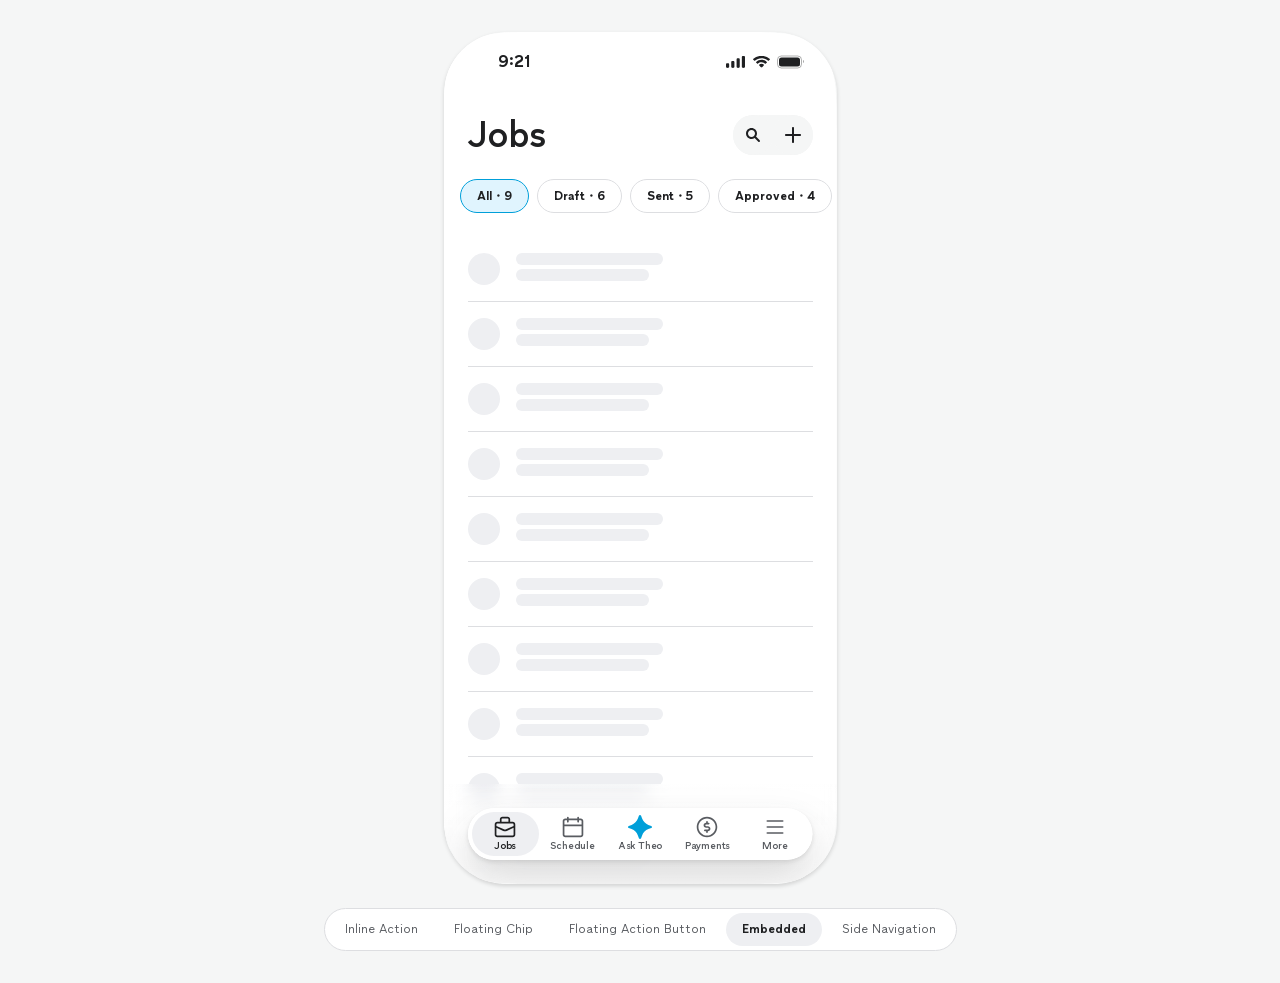
==== commit 75db60bc: "Add Side Navigation and Floating Action Button concepts; refine nav concepts Side Navigation: hambur" ====
--- a/embedded/index.html
+++ b/embedded/index.html
@@ -45,11 +45,11 @@
               <button
                 type="button"
                 class="jobs__action"
-                aria-label="Filter jobs"
-                data-pp-component="Icon Button"
-                data-pp-variant="theme=secondary"
-              >
-                <span class="jobs__action-icon jobs__action-icon--filter" aria-hidden="true"></span>
+                aria-label="Search"
+                data-pp-component="Icon Button"
+                data-pp-variant="theme=secondary"
+              >
+                <span class="jobs__action-icon jobs__action-icon--search" aria-hidden="true"></span>
               </button>
               <button
                 type="button"
@@ -258,6 +258,15 @@
                 data-pp-variant="theme=secondary"
               >
                 <span class="jobs__action-icon jobs__action-icon--today" aria-hidden="true"></span>
+              </button>
+              <button
+                type="button"
+                class="jobs__action"
+                aria-label="Search"
+                data-pp-component="Icon Button"
+                data-pp-variant="theme=secondary"
+              >
+                <span class="jobs__action-icon jobs__action-icon--search" aria-hidden="true"></span>
               </button>
               <button
                 type="button"
@@ -281,16 +290,16 @@
 
         <section class="jobs__page" data-page="get-paid" aria-labelledby="page-get-paid-title" hidden>
           <header class="jobs__header">
-            <h1 class="pp-title-1 jobs__title" id="page-get-paid-title">Get paid</h1>
+            <h1 class="pp-title-1 jobs__title" id="page-get-paid-title">Payments</h1>
             <div class="jobs__actions">
               <button
                 type="button"
                 class="jobs__action"
-                aria-label="Filter payments"
-                data-pp-component="Icon Button"
-                data-pp-variant="theme=secondary"
-              >
-                <span class="jobs__action-icon jobs__action-icon--filter" aria-hidden="true"></span>
+                aria-label="Search"
+                data-pp-component="Icon Button"
+                data-pp-variant="theme=secondary"
+              >
+                <span class="jobs__action-icon jobs__action-icon--search" aria-hidden="true"></span>
               </button>
               <button
                 type="button"
@@ -312,11 +321,11 @@
               <button
                 type="button"
                 class="jobs__action"
-                aria-label="Filter messages"
-                data-pp-component="Icon Button"
-                data-pp-variant="theme=secondary"
-              >
-                <span class="jobs__action-icon jobs__action-icon--filter" aria-hidden="true"></span>
+                aria-label="Search"
+                data-pp-component="Icon Button"
+                data-pp-variant="theme=secondary"
+              >
+                <span class="jobs__action-icon jobs__action-icon--search" aria-hidden="true"></span>
               </button>
               <button
                 type="button"
@@ -338,11 +347,11 @@
               <button
                 type="button"
                 class="jobs__action"
-                aria-label="Filter quotes"
-                data-pp-component="Icon Button"
-                data-pp-variant="theme=secondary"
-              >
-                <span class="jobs__action-icon jobs__action-icon--filter" aria-hidden="true"></span>
+                aria-label="Search"
+                data-pp-component="Icon Button"
+                data-pp-variant="theme=secondary"
+              >
+                <span class="jobs__action-icon jobs__action-icon--search" aria-hidden="true"></span>
               </button>
               <button
                 type="button"
@@ -546,11 +555,11 @@
               <button
                 type="button"
                 class="jobs__action"
-                aria-label="Filter invoices"
-                data-pp-component="Icon Button"
-                data-pp-variant="theme=secondary"
-              >
-                <span class="jobs__action-icon jobs__action-icon--filter" aria-hidden="true"></span>
+                aria-label="Search"
+                data-pp-component="Icon Button"
+                data-pp-variant="theme=secondary"
+              >
+                <span class="jobs__action-icon jobs__action-icon--search" aria-hidden="true"></span>
               </button>
               <button
                 type="button"
@@ -754,11 +763,11 @@
               <button
                 type="button"
                 class="jobs__action"
-                aria-label="Filter campaigns"
-                data-pp-component="Icon Button"
-                data-pp-variant="theme=secondary"
-              >
-                <span class="jobs__action-icon jobs__action-icon--filter" aria-hidden="true"></span>
+                aria-label="Search"
+                data-pp-component="Icon Button"
+                data-pp-variant="theme=secondary"
+              >
+                <span class="jobs__action-icon jobs__action-icon--search" aria-hidden="true"></span>
               </button>
               <button
                 type="button"
@@ -780,11 +789,11 @@
               <button
                 type="button"
                 class="jobs__action"
-                aria-label="Filter customers"
-                data-pp-component="Icon Button"
-                data-pp-variant="theme=secondary"
-              >
-                <span class="jobs__action-icon jobs__action-icon--filter" aria-hidden="true"></span>
+                aria-label="Search"
+                data-pp-component="Icon Button"
+                data-pp-variant="theme=secondary"
+              >
+                <span class="jobs__action-icon jobs__action-icon--search" aria-hidden="true"></span>
               </button>
               <button
                 type="button"
@@ -943,7 +952,6 @@
             <div class="jobs__scrim-wash"></div>
           </div>
           <div class="jobs__dim" data-state="closed" aria-hidden="true"></div>
-          <div class="jobs__ai-blur" aria-hidden="true"></div>
           <div class="jobs__ai-scrim" aria-hidden="true"></div>
           <!-- The assistant bar. The Ask Theo tab opens it; nothing of it
                shows while the tabs are up. -->
@@ -1014,64 +1022,70 @@
             <button type="button" class="pp-title-7 jobs__prompt" data-pp-component="Button" data-pp-variant="theme=tertiary, size=small">Learn about Theo</button>
           </div>
           <div class="jobs__shelf" data-state="tabs">
-            <nav class="jobs__nav" aria-label="Main">
-              <span class="jobs__nav-thumb" aria-hidden="true"></span>
-              <a class="jobs__nav-item" href="#" aria-current="page" data-page="jobs">
-                <span class="jobs__nav-icon jobs__nav-icon--business" aria-hidden="true"></span>
-                <span class="pp-body-4 jobs__nav-label">Jobs</span>
-              </a>
-              <a class="jobs__nav-item" href="#" data-page="schedule">
-                <span class="jobs__nav-icon jobs__nav-icon--schedule" aria-hidden="true"></span>
-                <span class="pp-body-4 jobs__nav-label">Schedule</span>
-              </a>
-              <button class="jobs__nav-item jobs__nav-item--ask" type="button">
-                <span class="jobs__nav-icon jobs__nav-icon--ask" aria-hidden="true"></span>
-                <span class="pp-body-4 jobs__nav-label">Ask Theo</span>
-              </button>
-              <a class="jobs__nav-item" href="#" data-page="get-paid">
-                <span class="jobs__nav-icon jobs__nav-icon--money" aria-hidden="true"></span>
-                <span class="pp-body-4 jobs__nav-label">Get paid</span>
-              </a>
-              <button
-                class="jobs__nav-item jobs__nav-item--more"
-                type="button"
-                aria-expanded="false"
-                aria-controls="jobs-more-menu"
-              >
-                <span class="jobs__nav-icon jobs__nav-icon--more" aria-hidden="true"></span>
-                <span class="pp-body-4 jobs__nav-label">More</span>
-              </button>
-            </nav>
-
-            <div class="jobs__menu" id="jobs-more-menu" hidden>
-              <button class="jobs__menu-item" type="button" data-tab="0" data-page="jobs">
-                <span class="jobs__menu-icon jobs__nav-icon--business" aria-hidden="true"></span>
-                <span class="pp-body-2 jobs__menu-label">Jobs</span>
-              </button>
-              <button class="jobs__menu-item" type="button" data-tab="1" data-page="schedule">
-                <span class="jobs__menu-icon jobs__nav-icon--schedule" aria-hidden="true"></span>
-                <span class="pp-body-2 jobs__menu-label">Schedule</span>
-              </button>
-              <button class="jobs__menu-item" type="button" data-action="ask">
-                <span class="jobs__menu-icon jobs__menu-icon--ask" aria-hidden="true"></span>
-                <span class="pp-body-2 jobs__menu-label">Ask Theo</span>
-              </button>
-              <button class="jobs__menu-item" type="button" data-tab="3" data-page="get-paid">
-                <span class="jobs__menu-icon jobs__nav-icon--money" aria-hidden="true"></span>
-                <span class="pp-body-2 jobs__menu-label">Get paid</span>
-              </button>
-              <button class="jobs__menu-item" type="button" data-page="messages">
-                <span class="jobs__menu-icon jobs__nav-icon--messages" aria-hidden="true"></span>
-                <span class="pp-body-2 jobs__menu-label">Messages</span>
-              </button>
-              <button class="jobs__menu-item" type="button" data-page="marketing">
-                <span class="jobs__menu-icon jobs__menu-icon--marketing" aria-hidden="true"></span>
-                <span class="pp-body-2 jobs__menu-label">Marketing</span>
-              </button>
-              <button class="jobs__menu-item" type="button" data-page="customers">
-                <span class="jobs__menu-icon jobs__menu-icon--customers" aria-hidden="true"></span>
-                <span class="pp-body-2 jobs__menu-label">Customers</span>
-              </button>
+            <!-- The same split as the assistant bar's: the shade casts the
+                 shadow from a fill clipped to the surface's curve, since the
+                 clip would cut a shadow worn by the surface itself. -->
+            <div class="jobs__shelf-shade" aria-hidden="true"><div class="jobs__shelf-shade-fill"></div></div>
+            <div class="jobs__shelf-surface">
+              <nav class="jobs__nav" aria-label="Main">
+                <span class="jobs__nav-thumb" aria-hidden="true"></span>
+                <a class="jobs__nav-item" href="#" aria-current="page" data-page="jobs">
+                  <span class="jobs__nav-icon jobs__nav-icon--business" aria-hidden="true"></span>
+                  <span class="pp-body-4 jobs__nav-label">Jobs</span>
+                </a>
+                <a class="jobs__nav-item" href="#" data-page="schedule">
+                  <span class="jobs__nav-icon jobs__nav-icon--schedule" aria-hidden="true"></span>
+                  <span class="pp-body-4 jobs__nav-label">Schedule</span>
+                </a>
+                <button class="jobs__nav-item jobs__nav-item--ask" type="button">
+                  <span class="jobs__nav-icon jobs__nav-icon--ask" aria-hidden="true"></span>
+                  <span class="pp-body-4 jobs__nav-label">Ask Theo</span>
+                </button>
+                <a class="jobs__nav-item" href="#" data-page="get-paid">
+                  <span class="jobs__nav-icon jobs__nav-icon--money" aria-hidden="true"></span>
+                  <span class="pp-body-4 jobs__nav-label">Payments</span>
+                </a>
+                <button
+                  class="jobs__nav-item jobs__nav-item--more"
+                  type="button"
+                  aria-expanded="false"
+                  aria-controls="jobs-more-menu"
+                >
+                  <span class="jobs__nav-icon jobs__nav-icon--more" aria-hidden="true"></span>
+                  <span class="pp-body-4 jobs__nav-label">More</span>
+                </button>
+              </nav>
+
+              <div class="jobs__menu" id="jobs-more-menu" hidden>
+                <button class="jobs__menu-item" type="button" data-tab="0" data-page="jobs">
+                  <span class="jobs__menu-icon jobs__nav-icon--business" aria-hidden="true"></span>
+                  <span class="pp-body-2 jobs__menu-label">Jobs</span>
+                </button>
+                <button class="jobs__menu-item" type="button" data-tab="1" data-page="schedule">
+                  <span class="jobs__menu-icon jobs__nav-icon--schedule" aria-hidden="true"></span>
+                  <span class="pp-body-2 jobs__menu-label">Schedule</span>
+                </button>
+                <button class="jobs__menu-item" type="button" data-tab="3" data-page="get-paid">
+                  <span class="jobs__menu-icon jobs__nav-icon--money" aria-hidden="true"></span>
+                  <span class="pp-body-2 jobs__menu-label">Payments</span>
+                </button>
+                <button class="jobs__menu-item" type="button" data-page="messages">
+                  <span class="jobs__menu-icon jobs__nav-icon--messages" aria-hidden="true"></span>
+                  <span class="pp-body-2 jobs__menu-label">Messages</span>
+                </button>
+                <button class="jobs__menu-item" type="button" data-page="marketing">
+                  <span class="jobs__menu-icon jobs__menu-icon--marketing" aria-hidden="true"></span>
+                  <span class="pp-body-2 jobs__menu-label">Marketing</span>
+                </button>
+                <button class="jobs__menu-item" type="button" data-page="customers">
+                  <span class="jobs__menu-icon jobs__menu-icon--customers" aria-hidden="true"></span>
+                  <span class="pp-body-2 jobs__menu-label">Customers</span>
+                </button>
+                <button class="jobs__menu-item" type="button" data-action="ask">
+                  <span class="jobs__menu-icon jobs__menu-icon--ask" aria-hidden="true"></span>
+                  <span class="pp-body-2 jobs__menu-label">Ask Theo</span>
+                </button>
+              </div>
             </div>
           </div>
         </div>
--- a/styles/fonts.css
+++ b/styles/fonts.css
@@ -0,0 +1,12 @@
+/* Thumbtack Rise as a variable font. The kit's weights sit between the named
+   instances (title-1 is 563, medium-bold 660), and a system-installed copy
+   is matched by instance, so 563 snaps to Bold. Declaring the file with its
+   range the kit uses is what lets the browser render the axis instead. Linked
+   before pushpin.css, whose --pp-font-family names this family first. */
+@font-face {
+  font-family: "Thumbtack Rise";
+  src: url("../assets/fonts/ThumbtackRiseVF.ttf") format("truetype");
+  font-weight: 400 700;
+  font-style: normal;
+  font-display: swap;
+}
--- a/embedded/app.css
+++ b/embedded/app.css
@@ -89,8 +89,9 @@
      from the tap. */
   --jobs-prompts-delay: 1000ms;
   --jobs-duration-prompts: 700ms;
-  /* Opening the assistant: the shelf leaves first. This is that move's length
-     and the lead on the bar appearing. */
+  /* Opening the assistant: the shelf narrows into the bar first. This is the
+     lead on the scrim and on the bar's contents, which fade in once the
+     shelf has all but arrived. */
   --jobs-nav-exit: calc(0.6 * var(--jobs-duration-assistant));
   /* Closing runs the other way: the bar leaves, and once it has all but
      settled the shelf rises. */
@@ -165,9 +166,9 @@
   height: 18px;
 }
 
-.jobs__action-icon--filter {
-  -webkit-mask-image: url("../assets/icons/filter-small.svg");
-  mask-image: url("../assets/icons/filter-small.svg");
+.jobs__action-icon--search {
+  -webkit-mask-image: url("../assets/icons/search-small.svg");
+  mask-image: url("../assets/icons/search-small.svg");
 }
 
 .jobs__action-icon--plus {
@@ -341,13 +342,10 @@
 }
 
 /* The nav floats over the list, on a scrim that fades the rows out beneath it.
-   At rest only the shelf's row has height. Opening the assistant gives that
-   height to the bar's row; the shelf itself leaves by translate, pinned to
-   its row's floor so the More menu can overflow upward out of a fixed track.
-   The rows are all lengths so they interpolate.
-
-   The rows run on the shelf's clock and curve: the shelf leaves before the
-   bar appears, and returns after the bar has gone. */
+   Only the last row has height: the shelf and the assistant bar share it, so
+   the shelf can narrow into the bar's box and hand over to it in place. The
+   shelf is pinned to the row's floor so the More menu can overflow upward
+   out of a fixed track. The rows are all lengths so they interpolate. */
 .jobs__tabbar {
   /* The scrim the More menu and the assistant share: the kit's sheet scrim
      thinned to 40% at the foot, since neither is a sheet, eased out in steps
@@ -371,20 +369,13 @@
     padding var(--jobs-nav-exit) var(--pp-ease-in-out) var(--jobs-nav-return);
 }
 
-.jobs__tabbar[data-state="assistant"] {
-  grid-template-rows: 52px 0 0;
-  transition:
-    grid-template-rows var(--jobs-nav-exit) var(--pp-ease-in-out),
-    padding var(--jobs-nav-exit) var(--pp-ease-in-out);
-}
-
 /* Voice: the bar's row grows to the panel's 180 and the margins close to 8px,
    the same inset the phone's own corner curve leaves it. Everything inside
    the bar has faded first (the start delay), so the panel grows empty. It
    opens on the menu's spring; the overshoot lands on the margins, which have
    8px to give, so the panel never meets the frame. */
 .jobs__tabbar[data-state="voice"] {
-  grid-template-rows: 180px 0 0;
+  grid-template-rows: 0px 0px 180px;
   padding: var(--pp-space-2);
   transition:
     grid-template-rows var(--jobs-duration-assistant) var(--jobs-ease-spring) var(--jobs-assistant-start),
@@ -487,35 +478,21 @@
 /* The assistant's scrim: easing out to nothing halfway up the frame, so the
    bar reads as lifted off the list without the screen going dark behind a
    single line of input. Anchored to the bar's floor like the dim, it sits
-   above the blurred rows and below the bar. It arrives once the tab bar has
-   left, as the bar appears, and leaves with the bar's contents.
-
-   Its blur is a layer of its own under the tint: a mask fading the blur out
-   up the frame would fade the tint a second time if they shared a box. */
-.jobs__ai-blur,
+   above the blurred rows and below the bar. It arrives while the shelf
+   narrows into the bar, and leaves with the bar's contents. */
 .jobs__ai-scrim {
   position: absolute;
   left: 0;
   right: 0;
   bottom: 0;
   height: calc(var(--pp-device-height) / 2);
+  background: var(--jobs-scrim-fade);
   opacity: 0;
   pointer-events: none;
   transition: opacity var(--pp-duration-3) var(--pp-ease-in);
 }
 
-.jobs__ai-blur {
-  backdrop-filter: blur(8px);
-  -webkit-backdrop-filter: blur(8px);
-  -webkit-mask-image: linear-gradient(to top, currentColor 30%, transparent);
-  mask-image: linear-gradient(to top, currentColor 30%, transparent);
-}
-
-.jobs__ai-scrim {
-  background: var(--jobs-scrim-fade);
-}
-
-.jobs__tabbar:is([data-state="assistant"], [data-state="voice"]) :is(.jobs__ai-blur, .jobs__ai-scrim) {
+.jobs__tabbar:is([data-state="assistant"], [data-state="voice"]) .jobs__ai-scrim {
   opacity: 1;
   transition: opacity var(--jobs-duration-assistant) var(--pp-ease-out) var(--jobs-nav-exit);
 }
@@ -533,37 +510,57 @@
   --jobs-shelf-row: 52px;
   --jobs-shelf-open: 52px;
 
-  grid-row: 3;
-  /* Pinned to the track's floor: the menu grows upward out of it, and the
-     assistant's collapse of the track leaves the shelf where it is for the
-     translate below to carry off. */
+  grid-area: 3 / 1;
+  /* Pinned to the track's floor: the menu grows upward out of it, and voice
+     mode's taller track leaves the shelf where it is. */
   align-self: end;
   position: relative;
   display: grid;
   grid-template-rows: var(--jobs-shelf-row);
   width: 100%;
   min-width: 0;
-  /* The collapsed bar's own pill radius, held as a constant so the corners do
-     not change as it grows — a stadium radius on the open panel would bow its
-     sides. The kit publishes no 26px radius. */
-  border-radius: 26px;
-  background: var(--pp-background-neutral-default);
-  overflow: clip;
-  /* The kit's elevation tokens stop at --pp-shadow-400, which is too slight to
-     lift a bar that floats over scrolling content; the design's own two-layer
-     shadow is mixed from the gray ramp so it stays dark in both themes. */
-  box-shadow:
-    0 8px 7px -7px color-mix(in srgb, var(--pp-color-gray-950) 25%, transparent),
-    0 20px 40px color-mix(in srgb, var(--pp-color-gray-950) 15%, transparent);
   /* nav.js squashes the shelf before it opens; the squash sits on its floor,
      where the bar meets the screen edge, so it recoils downward. */
   transform-origin: 50% 100%;
-  /* The return from the assistant: the shelf waits for the bar to leave,
-     then rises in and fades up. */
+  /* The return from the assistant: once the bar's contents have cleared, the
+     shelf takes the bar's place in one frame — the same white pill in the
+     same box — and widens back out. */
   transition:
     grid-template-rows var(--jobs-duration-panel) var(--jobs-ease-spring-soft),
-    translate var(--jobs-nav-exit) var(--pp-ease-in-out) var(--jobs-nav-return),
-    opacity var(--jobs-nav-exit) var(--pp-ease-out) var(--jobs-nav-return);
+    width var(--jobs-duration-assistant) var(--jobs-ease-settle) var(--pp-duration-2),
+    margin-left var(--jobs-duration-assistant) var(--jobs-ease-settle) var(--pp-duration-2),
+    opacity 0s linear var(--pp-duration-2);
+}
+
+/* The shelf's paint, split like the assistant bar's: the surface holds the
+   tabs and the menu and is clipped to the phone's 60% corner smoothing, and
+   the shade under it casts the shadow from a fill clipped to the same curve,
+   with the bar's drop shadow so the two match where one hands over to the
+   other. nav.js writes both clips from the surface's size on every frame it
+   changes. The radius is the collapsed bar's 26, held as a constant so the
+   corners do not change as it grows — a stadium radius on the open panel
+   would bow its sides — and the smoothing only shows once the panel is more
+   than a pill. The kit publishes no 26px radius; it is here for the frames
+   before the script runs. */
+.jobs__shelf-shade {
+  position: absolute;
+  inset: 0;
+  pointer-events: none;
+  filter:
+    drop-shadow(0 20px 20px color-mix(in srgb, var(--pp-color-gray-950) 15%, transparent))
+    drop-shadow(0 2px 2px color-mix(in srgb, var(--pp-color-gray-950) 12%, transparent));
+}
+
+.jobs__shelf-shade-fill,
+.jobs__shelf-surface {
+  position: absolute;
+  inset: 0;
+  border-radius: 26px;
+  background: var(--pp-background-neutral-default);
+}
+
+.jobs__shelf-surface {
+  overflow: clip;
 }
 
 /* Opening is anticipated: the tabs fade and the shelf squashes first, and the
@@ -575,18 +572,20 @@
   transition: grid-template-rows calc(0.9 * var(--jobs-duration-panel)) var(--jobs-ease-spring) var(--pp-duration-3);
 }
 
-/* The assistant sends the shelf down off the bottom edge as it fades: its own
-   height plus the bar's bottom margin, so the whole of it has left the frame.
-   It is the first move of the open, so the bar appears on an empty floor.
+/* The assistant narrows the shelf to the bar's box, between the add and
+   close buttons, as they push in from the frame's edges. Once it is there
+   the bar is already under it, so the shelf fades off and leaves the bar.
    Voice mode is a deeper state of the same open assistant, so it stays out. */
 .jobs__tabbar:is([data-state="assistant"], [data-state="voice"]) .jobs__shelf {
-  translate: 0 calc(52px + var(--pp-space-6));
+  width: calc(100% - 2 * (40px + var(--pp-space-2)));
+  margin-left: calc(40px + var(--pp-space-2));
   opacity: 0;
   pointer-events: none;
   transition:
     grid-template-rows var(--jobs-duration-panel) var(--jobs-ease-spring-soft),
-    translate var(--jobs-nav-exit) var(--pp-ease-in-out),
-    opacity var(--jobs-nav-exit) var(--pp-ease-in);
+    width var(--jobs-duration-assistant) var(--jobs-ease-settle),
+    margin-left var(--jobs-duration-assistant) var(--jobs-ease-settle),
+    opacity var(--pp-duration-2) linear var(--jobs-duration-assistant);
 }
 
 /* Both states sit on the bottom edge, so the shelf grows upward. The thumb
@@ -620,7 +619,25 @@
   transition:
     opacity var(--pp-duration-2) var(--pp-ease-out) var(--pp-duration-3),
     scale var(--pp-duration-2) var(--pp-ease-out) var(--pp-duration-3),
-    filter var(--pp-duration-2) var(--pp-ease-out) var(--pp-duration-3);
+    filter var(--pp-duration-2) var(--pp-ease-out) var(--pp-duration-3),
+    left var(--jobs-duration-assistant) var(--jobs-ease-settle) var(--pp-duration-2),
+    right var(--jobs-duration-assistant) var(--jobs-ease-settle) var(--pp-duration-2);
+}
+
+/* Under the assistant the tabs blur and fade as the shelf narrows. They keep
+   their full width, centred, so the narrowing shelf crops them from both
+   ends rather than squeezing them. */
+.jobs__tabbar:is([data-state="assistant"], [data-state="voice"]) .jobs__nav {
+  left: calc(-1 * (40px + var(--pp-space-2)));
+  right: calc(-1 * (40px + var(--pp-space-2)));
+  opacity: 0;
+  filter: blur(6px);
+  pointer-events: none;
+  transition:
+    opacity var(--pp-duration-2) var(--pp-ease-in),
+    filter var(--pp-duration-2) var(--pp-ease-in),
+    left var(--jobs-duration-assistant) var(--jobs-ease-settle),
+    right var(--jobs-duration-assistant) var(--jobs-ease-settle);
 }
 
 .jobs__menu {
@@ -779,11 +796,14 @@
 }
 
 /* The assistant bar: between a 40px add button on its left and a 40px close
-   button on its right, 8px from each. Hidden while the tabs are up — the Ask
-   Theo tab opens it — and already at its open width, so it appears in place
-   rather than growing out of a circle. */
+   button on its right, 8px from each. It shares the shelf's row and sits
+   under it, already at its open width, so the shelf narrowing onto it is
+   the whole of the transition: the bar shows from the moment the shelf
+   arrives, and is gone the moment the shelf takes back over. */
 .jobs__ask {
-  grid-row: 1;
+  /* The column is explicit too: two items placed on one row with an auto
+     column are set side by side rather than stacked. */
+  grid-area: 3 / 1;
   justify-self: start;
   position: relative;
   display: flex;
@@ -796,22 +816,14 @@
   transition:
     width var(--jobs-duration-assistant) var(--jobs-ease-settle),
     margin-left var(--jobs-duration-assistant) var(--jobs-ease-settle),
-    /* Returns on the tabs' schedule after the More menu: once the panel is
-       most of the way down. */
-    opacity var(--pp-duration-2) var(--pp-ease-out) var(--pp-duration-3);
-}
-
-/* Open: the bar fades in once the shelf has left. */
+    opacity 0s linear var(--pp-duration-2);
+}
+
 .jobs__tabbar:is([data-state="assistant"], [data-state="voice"]) .jobs__ask {
-  width: calc(100% - 2 * (40px + var(--pp-space-2)));
-  margin-left: calc(40px + var(--pp-space-2));
   opacity: 1;
   pointer-events: auto;
   overflow: visible;
-  transition:
-    width var(--jobs-duration-assistant) var(--jobs-ease-settle) var(--jobs-nav-exit),
-    margin-left var(--jobs-duration-assistant) var(--jobs-ease-settle) var(--jobs-nav-exit),
-    opacity var(--pp-duration-2) var(--pp-ease-out) var(--jobs-nav-exit);
+  transition: opacity 0s linear var(--jobs-duration-assistant);
 }
 
 /* Voice: the whole row, on the tab bar's spring and start delay. */
@@ -832,7 +844,7 @@
 }
 
 /* The shadow, on a layer of its own under the surface. A drop shadow rather
-   than the box shadow the shelf and close button wear: it is cast from what
+   than the box shadow the close button wears: it is cast from what
    is painted, so it follows the clipped corner curve, where a box shadow is
    cast from the circular-radius box and the smoothed corner sits inside it,
    leaving an unshadowed sliver between the two. The filter sits on the
@@ -1066,9 +1078,10 @@
   opacity: 1;
   pointer-events: auto;
   translate: 0 0;
-  transition:
-    translate var(--jobs-duration-assistant) var(--jobs-ease-settle) var(--jobs-nav-exit),
-    opacity var(--pp-duration-3) var(--pp-ease-out) var(--jobs-nav-exit);
+  /* On the shelf's clock, so they arrive at its ends as it narrows. */
+  transition:
+    translate var(--jobs-duration-assistant) var(--jobs-ease-settle),
+    opacity var(--pp-duration-2) var(--pp-ease-out);
 }
 
 /* In voice it is not slid away but squeezed out, as the inline bar's is by
@@ -1420,7 +1433,6 @@
     height: auto;
   }
 
-  .jobs__ai-blur,
   .jobs__ai-scrim {
     height: calc(100dvh / 2);
   }
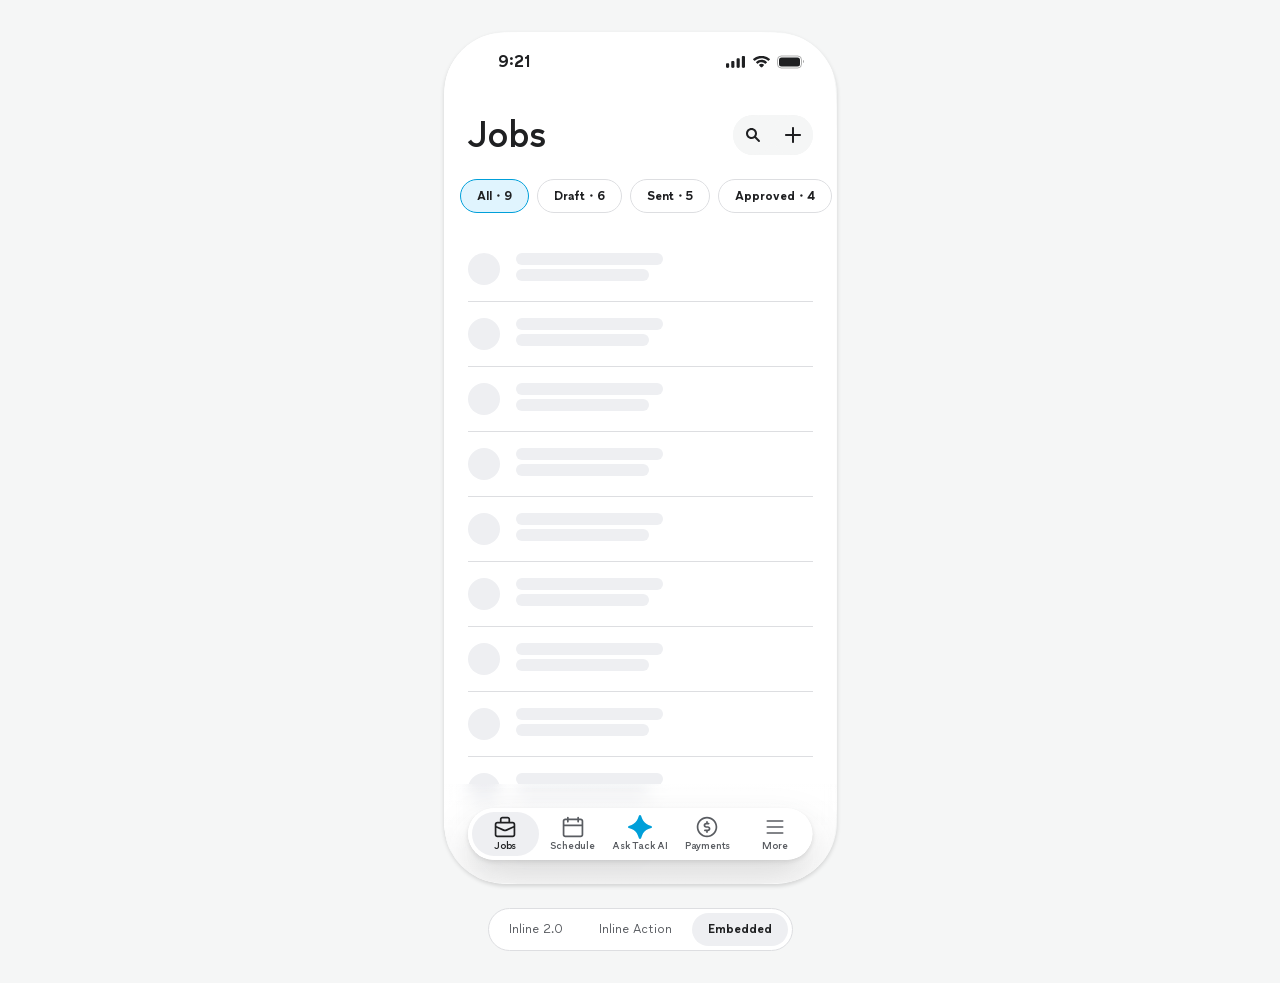
==== commit 9d0fbc23: "Add Inline 2.0 nav concept and make it the default New tab bar sizing with overlapping tabs, alert b" ====
--- a/embedded/index.html
+++ b/embedded/index.html
@@ -953,7 +953,7 @@
           </div>
           <div class="jobs__dim" data-state="closed" aria-hidden="true"></div>
           <div class="jobs__ai-scrim" aria-hidden="true"></div>
-          <!-- The assistant bar. The Ask Theo tab opens it; nothing of it
+          <!-- The assistant bar. The Ask Tack AI tab opens it; nothing of it
                shows while the tabs are up. -->
           <div class="jobs__ask">
             <!-- The shade casts the shadow from a clipped fill of its own, the
@@ -970,8 +970,8 @@
             <input
               class="pp-body-2 jobs__ask-input"
               type="text"
-              placeholder="Ask Theo"
-              aria-label="Ask Theo"
+              placeholder="Ask Tack AI"
+              aria-label="Ask Tack AI"
               data-pp-proposed="Pro / Assistant field"
             />
             <button
@@ -1013,13 +1013,13 @@
           <button type="button" class="jobs__close" aria-label="Close" data-pp-component="Icon Button" data-pp-variant="theme=secondary, size=large">
             <span class="jobs__close-icon" aria-hidden="true"></span>
           </button>
-          <div class="jobs__prompts" role="group" aria-label="Suggested prompts" data-pp-proposed="Pro / Theo suggestions">
+          <div class="jobs__prompts" role="group" aria-label="Suggested prompts" data-pp-proposed="Pro / Tack AI suggestions">
             <button type="button" class="jobs__prompt jobs__prompt--refresh" aria-label="Refresh suggestions" data-pp-component="Icon Button" data-pp-variant="theme=tertiary, size=large">
               <span class="jobs__prompt-icon" aria-hidden="true"></span>
             </button>
             <button type="button" class="pp-title-7 jobs__prompt" data-pp-component="Button" data-pp-variant="theme=tertiary, size=small">Create a quote</button>
             <button type="button" class="pp-title-7 jobs__prompt" data-pp-component="Button" data-pp-variant="theme=tertiary, size=small">Start a job</button>
-            <button type="button" class="pp-title-7 jobs__prompt" data-pp-component="Button" data-pp-variant="theme=tertiary, size=small">Learn about Theo</button>
+            <button type="button" class="pp-title-7 jobs__prompt" data-pp-component="Button" data-pp-variant="theme=tertiary, size=small">Learn about Tack AI</button>
           </div>
           <div class="jobs__shelf" data-state="tabs">
             <!-- The same split as the assistant bar's: the shade casts the
@@ -1039,7 +1039,7 @@
                 </a>
                 <button class="jobs__nav-item jobs__nav-item--ask" type="button">
                   <span class="jobs__nav-icon jobs__nav-icon--ask" aria-hidden="true"></span>
-                  <span class="pp-body-4 jobs__nav-label">Ask Theo</span>
+                  <span class="pp-body-4 jobs__nav-label">Ask Tack AI</span>
                 </button>
                 <a class="jobs__nav-item" href="#" data-page="get-paid">
                   <span class="jobs__nav-icon jobs__nav-icon--money" aria-hidden="true"></span>
@@ -1083,7 +1083,7 @@
                 </button>
                 <button class="jobs__menu-item" type="button" data-action="ask">
                   <span class="jobs__menu-icon jobs__menu-icon--ask" aria-hidden="true"></span>
-                  <span class="pp-body-2 jobs__menu-label">Ask Theo</span>
+                  <span class="pp-body-2 jobs__menu-label">Ask Tack AI</span>
                 </button>
               </div>
             </div>
--- a/embedded/app.css
+++ b/embedded/app.css
@@ -183,7 +183,7 @@
 
 /* The week strip: seven days to the frame, scrolling by day. The day is a
    fixed 47 so exactly seven sit between the 8px gutters, and the snap holds a
-   day at the left edge, which is where the today button puts today. */
+   day at the left edge. */
 .jobs__week {
   display: flex;
   flex: none;
@@ -699,7 +699,7 @@
   mask-image: url("../assets/icons/people-medium.svg");
 }
 
-/* Theo's star keeps its brand blue here, as in the open bar, rather than taking
+/* Tack AI's star keeps its brand blue here, as in the open bar, rather than taking
    the row's neutral. */
 .jobs__menu-icon--ask {
   background-color: var(--pp-icon-brand-default);
@@ -782,7 +782,7 @@
   mask-image: url("../assets/icons/hamburger-medium.svg");
 }
 
-/* Theo's star keeps its brand blue, rather than taking the tab's neutral. */
+/* Tack AI's star keeps its brand blue, rather than taking the tab's neutral. */
 .jobs__nav-icon--ask {
   background-color: var(--pp-icon-brand-default);
   -webkit-mask-image: url("../assets/icons/ai-spark-medium.svg");
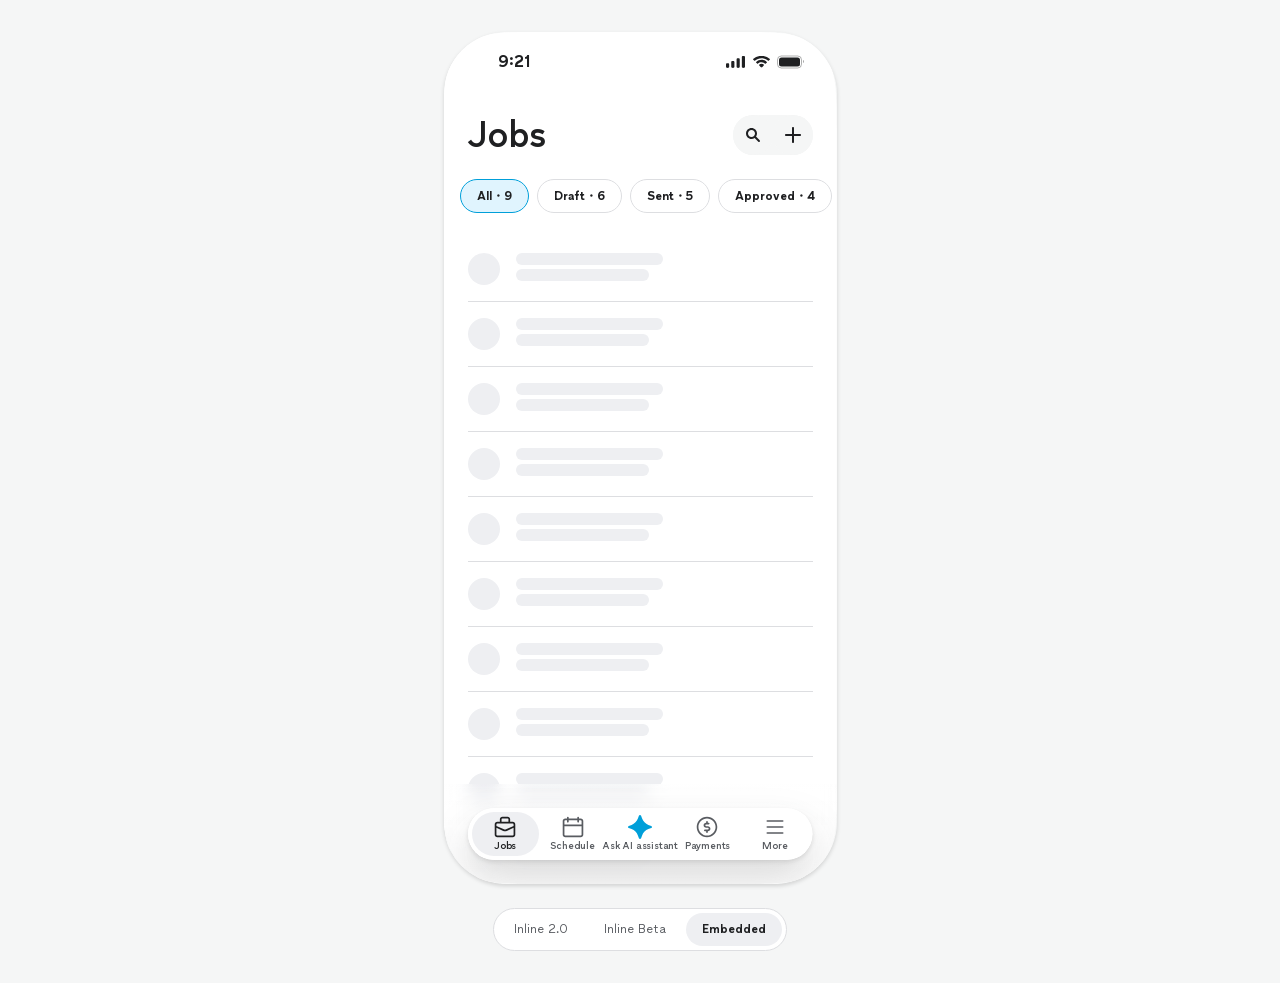
==== commit b202edca: "Add Inline Beta nav concept; hide Inline Action; refine nav concepts and icons - New inline-beta con" ====
--- a/embedded/index.html
+++ b/embedded/index.html
@@ -953,7 +953,7 @@
           </div>
           <div class="jobs__dim" data-state="closed" aria-hidden="true"></div>
           <div class="jobs__ai-scrim" aria-hidden="true"></div>
-          <!-- The assistant bar. The Ask Tack AI tab opens it; nothing of it
+          <!-- The assistant bar. The Ask AI assistant tab opens it; nothing of it
                shows while the tabs are up. -->
           <div class="jobs__ask">
             <!-- The shade casts the shadow from a clipped fill of its own, the
@@ -970,8 +970,8 @@
             <input
               class="pp-body-2 jobs__ask-input"
               type="text"
-              placeholder="Ask Tack AI"
-              aria-label="Ask Tack AI"
+              placeholder="Ask AI assistant"
+              aria-label="Ask AI assistant"
               data-pp-proposed="Pro / Assistant field"
             />
             <button
@@ -1013,13 +1013,13 @@
           <button type="button" class="jobs__close" aria-label="Close" data-pp-component="Icon Button" data-pp-variant="theme=secondary, size=large">
             <span class="jobs__close-icon" aria-hidden="true"></span>
           </button>
-          <div class="jobs__prompts" role="group" aria-label="Suggested prompts" data-pp-proposed="Pro / Tack AI suggestions">
+          <div class="jobs__prompts" role="group" aria-label="Suggested prompts" data-pp-proposed="Pro / AI assistant suggestions">
             <button type="button" class="jobs__prompt jobs__prompt--refresh" aria-label="Refresh suggestions" data-pp-component="Icon Button" data-pp-variant="theme=tertiary, size=large">
               <span class="jobs__prompt-icon" aria-hidden="true"></span>
             </button>
             <button type="button" class="pp-title-7 jobs__prompt" data-pp-component="Button" data-pp-variant="theme=tertiary, size=small">Create a quote</button>
             <button type="button" class="pp-title-7 jobs__prompt" data-pp-component="Button" data-pp-variant="theme=tertiary, size=small">Start a job</button>
-            <button type="button" class="pp-title-7 jobs__prompt" data-pp-component="Button" data-pp-variant="theme=tertiary, size=small">Learn about Tack AI</button>
+            <button type="button" class="pp-title-7 jobs__prompt" data-pp-component="Button" data-pp-variant="theme=tertiary, size=small">Learn about the AI assistant</button>
           </div>
           <div class="jobs__shelf" data-state="tabs">
             <!-- The same split as the assistant bar's: the shade casts the
@@ -1039,7 +1039,7 @@
                 </a>
                 <button class="jobs__nav-item jobs__nav-item--ask" type="button">
                   <span class="jobs__nav-icon jobs__nav-icon--ask" aria-hidden="true"></span>
-                  <span class="pp-body-4 jobs__nav-label">Ask Tack AI</span>
+                  <span class="pp-body-4 jobs__nav-label">Ask AI assistant</span>
                 </button>
                 <a class="jobs__nav-item" href="#" data-page="get-paid">
                   <span class="jobs__nav-icon jobs__nav-icon--money" aria-hidden="true"></span>
@@ -1083,7 +1083,7 @@
                 </button>
                 <button class="jobs__menu-item" type="button" data-action="ask">
                   <span class="jobs__menu-icon jobs__menu-icon--ask" aria-hidden="true"></span>
-                  <span class="pp-body-2 jobs__menu-label">Ask Tack AI</span>
+                  <span class="pp-body-2 jobs__menu-label">Ask AI assistant</span>
                 </button>
               </div>
             </div>
--- a/embedded/app.css
+++ b/embedded/app.css
@@ -699,7 +699,7 @@
   mask-image: url("../assets/icons/people-medium.svg");
 }
 
-/* Tack AI's star keeps its brand blue here, as in the open bar, rather than taking
+/* The AI assistant's star keeps its brand blue here, as in the open bar, rather than taking
    the row's neutral. */
 .jobs__menu-icon--ask {
   background-color: var(--pp-icon-brand-default);
@@ -782,7 +782,7 @@
   mask-image: url("../assets/icons/hamburger-medium.svg");
 }
 
-/* Tack AI's star keeps its brand blue, rather than taking the tab's neutral. */
+/* The AI assistant's star keeps its brand blue, rather than taking the tab's neutral. */
 .jobs__nav-icon--ask {
   background-color: var(--pp-icon-brand-default);
   -webkit-mask-image: url("../assets/icons/ai-spark-medium.svg");
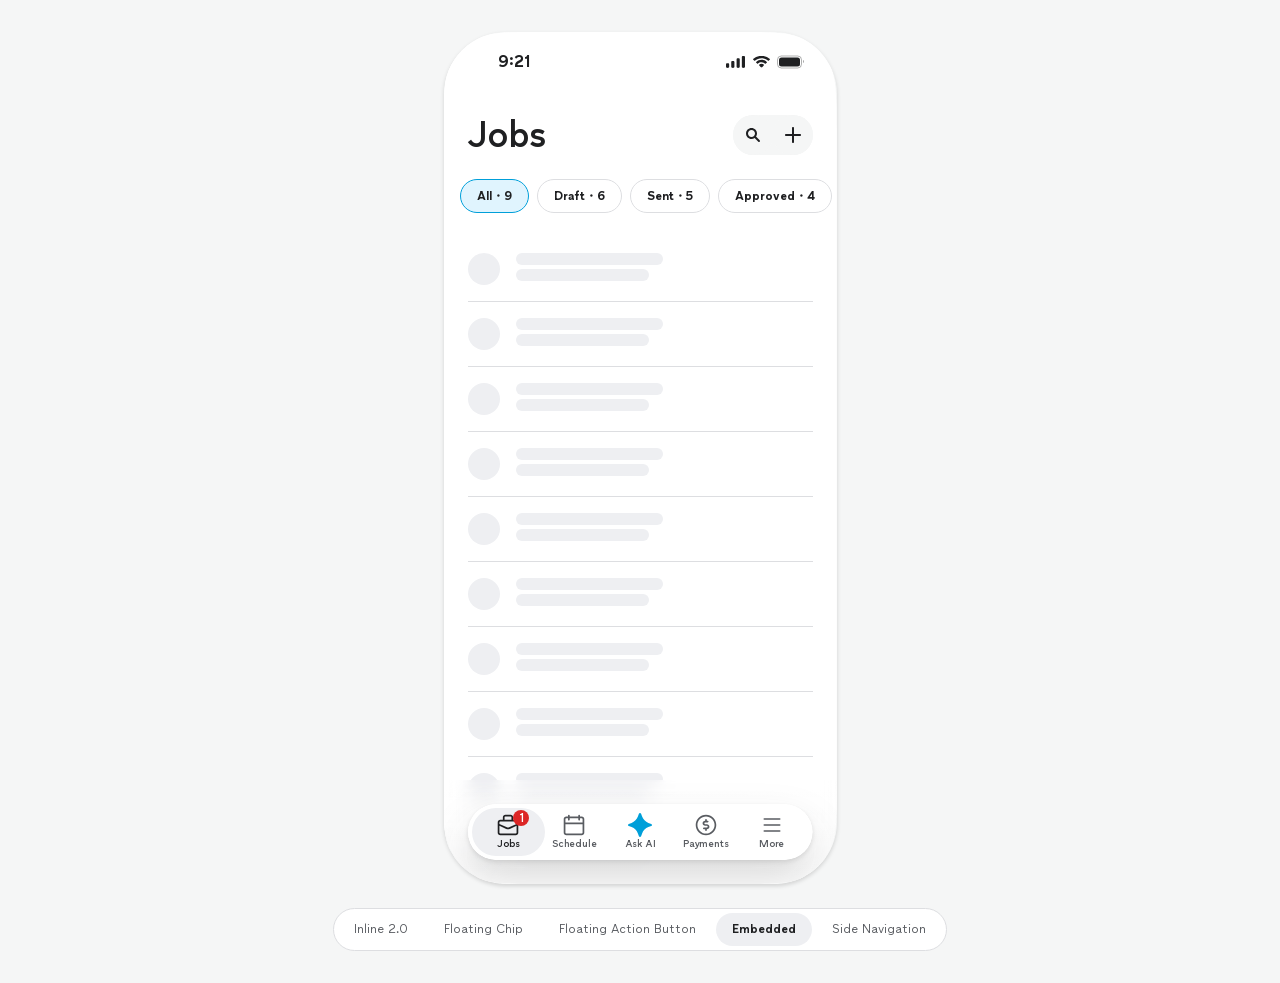
==== commit 49b77139: "Restore earlier nav concepts; match their tab bars to Inline 2.0 - Switcher shows Floating Chip, Flo" ====
--- a/embedded/index.html
+++ b/embedded/index.html
@@ -953,7 +953,7 @@
           </div>
           <div class="jobs__dim" data-state="closed" aria-hidden="true"></div>
           <div class="jobs__ai-scrim" aria-hidden="true"></div>
-          <!-- The assistant bar. The Ask AI assistant tab opens it; nothing of it
+          <!-- The assistant bar. The Ask AI tab opens it; nothing of it
                shows while the tabs are up. -->
           <div class="jobs__ask">
             <!-- The shade casts the shadow from a clipped fill of its own, the
@@ -970,8 +970,8 @@
             <input
               class="pp-body-2 jobs__ask-input"
               type="text"
-              placeholder="Ask AI assistant"
-              aria-label="Ask AI assistant"
+              placeholder="Ask AI"
+              aria-label="Ask AI"
               data-pp-proposed="Pro / Assistant field"
             />
             <button
@@ -1019,7 +1019,7 @@
             </button>
             <button type="button" class="pp-title-7 jobs__prompt" data-pp-component="Button" data-pp-variant="theme=tertiary, size=small">Create a quote</button>
             <button type="button" class="pp-title-7 jobs__prompt" data-pp-component="Button" data-pp-variant="theme=tertiary, size=small">Start a job</button>
-            <button type="button" class="pp-title-7 jobs__prompt" data-pp-component="Button" data-pp-variant="theme=tertiary, size=small">Learn about the AI assistant</button>
+            <button type="button" class="pp-title-7 jobs__prompt" data-pp-component="Button" data-pp-variant="theme=tertiary, size=small">What can AI do?</button>
           </div>
           <div class="jobs__shelf" data-state="tabs">
             <!-- The same split as the assistant bar's: the shade casts the
@@ -1029,8 +1029,15 @@
             <div class="jobs__shelf-surface">
               <nav class="jobs__nav" aria-label="Main">
                 <span class="jobs__nav-thumb" aria-hidden="true"></span>
-                <a class="jobs__nav-item" href="#" aria-current="page" data-page="jobs">
-                  <span class="jobs__nav-icon jobs__nav-icon--business" aria-hidden="true"></span>
+                <a class="jobs__nav-item" href="#" aria-current="page" data-page="jobs" aria-label="Jobs, 1 alert">
+                  <span class="jobs__nav-glyph" aria-hidden="true">
+                    <span class="jobs__nav-icon jobs__nav-icon--business"></span>
+                    <span
+                      class="jobs__nav-badge"
+                      data-pp-component="Badge"
+                      data-pp-variant="size=medium, type=count, theme=alert"
+                    >1</span>
+                  </span>
                   <span class="pp-body-4 jobs__nav-label">Jobs</span>
                 </a>
                 <a class="jobs__nav-item" href="#" data-page="schedule">
@@ -1039,7 +1046,7 @@
                 </a>
                 <button class="jobs__nav-item jobs__nav-item--ask" type="button">
                   <span class="jobs__nav-icon jobs__nav-icon--ask" aria-hidden="true"></span>
-                  <span class="pp-body-4 jobs__nav-label">Ask AI assistant</span>
+                  <span class="pp-body-4 jobs__nav-label">Ask AI</span>
                 </button>
                 <a class="jobs__nav-item" href="#" data-page="get-paid">
                   <span class="jobs__nav-icon jobs__nav-icon--money" aria-hidden="true"></span>
@@ -1083,7 +1090,7 @@
                 </button>
                 <button class="jobs__menu-item" type="button" data-action="ask">
                   <span class="jobs__menu-icon jobs__menu-icon--ask" aria-hidden="true"></span>
-                  <span class="pp-body-2 jobs__menu-label">Ask AI assistant</span>
+                  <span class="pp-body-2 jobs__menu-label">Ask AI</span>
                 </button>
               </div>
             </div>
--- a/embedded/app.css
+++ b/embedded/app.css
@@ -81,6 +81,8 @@
   /* The assistant runs at 1.5x the More menu's pace; every assistant timing
      is a fraction of this one clock. nav.js reads it rather than restating it. */
   --jobs-duration-assistant: 480ms;
+  /* The shelf's height, which the assistant bar shares. */
+  --jobs-bar: 56px;
   /* Voice mode's lead: the bar's contents clear before it starts to grow into
      the panel, in both directions. Rides the same 1.5x. */
   --jobs-assistant-start: calc(var(--pp-duration-3) / 1.5);
@@ -288,8 +290,8 @@
 
 .jobs__body {
   padding: 0 var(--pp-space-6);
-  /* Clears the shelf: its 52 plus the bar's padding above and below it. */
-  padding-bottom: calc(52px + 2 * var(--pp-space-6));
+  /* Clears the shelf: its height plus the bar's padding above and below it. */
+  padding-bottom: calc(var(--jobs-bar) + 2 * var(--pp-space-6));
 }
 
 .jobs__list {
@@ -362,7 +364,7 @@
   inset: auto 0 0 0;
   display: grid;
   grid-template-columns: 100%;
-  grid-template-rows: 0px 0px 52px;
+  grid-template-rows: 0px 0px var(--jobs-bar);
   padding: var(--pp-space-6);
   transition:
     grid-template-rows var(--jobs-nav-exit) var(--pp-ease-in-out) var(--jobs-nav-return),
@@ -507,8 +509,8 @@
    and has to grow with it, and a grid row is the one layout-driven size that
    interpolates cleanly. */
 .jobs__shelf {
-  --jobs-shelf-row: 52px;
-  --jobs-shelf-open: 52px;
+  --jobs-shelf-row: var(--jobs-bar);
+  --jobs-shelf-open: var(--jobs-bar);
 
   grid-area: 3 / 1;
   /* Pinned to the track's floor: the menu grows upward out of it, and voice
@@ -537,10 +539,10 @@
    the shade under it casts the shadow from a fill clipped to the same curve,
    with the bar's drop shadow so the two match where one hands over to the
    other. nav.js writes both clips from the surface's size on every frame it
-   changes. The radius is the collapsed bar's 26, held as a constant so the
+   changes. The radius is the collapsed bar's 28, held as a constant so the
    corners do not change as it grows — a stadium radius on the open panel
    would bow its sides — and the smoothing only shows once the panel is more
-   than a pill. The kit publishes no 26px radius; it is here for the frames
+   than a pill. The kit publishes no 28px radius; it is here for the frames
    before the script runs. */
 .jobs__shelf-shade {
   position: absolute;
@@ -555,7 +557,7 @@
 .jobs__shelf-surface {
   position: absolute;
   inset: 0;
-  border-radius: 26px;
+  border-radius: calc(var(--jobs-bar) / 2);
   background: var(--pp-background-neutral-default);
 }
 
@@ -589,14 +591,18 @@
 }
 
 /* Both states sit on the bottom edge, so the shelf grows upward. The thumb
-   and nav.js read the inset from here. */
+   and nav.js read the inset from here.
+
+   Each tab overlaps the next by --jobs-nav-overlap, which nav.js reads to
+   size the thumb to a tab's real box. */
 .jobs__nav {
   --jobs-nav-inset: var(--pp-space-1);
+  --jobs-nav-overlap: var(--pp-space-2);
   position: absolute;
   inset: auto 0 0 0;
   display: flex;
   align-items: center;
-  height: 52px;
+  height: var(--jobs-bar);
   padding: var(--jobs-nav-inset);
   transition:
     opacity var(--pp-duration-2) var(--pp-ease-in),
@@ -733,15 +739,20 @@
   align-items: center;
   justify-content: center;
   height: 100%;
+  margin-right: calc(-1 * var(--jobs-nav-overlap));
+  padding: 0 var(--pp-space-2);
   border-radius: var(--pp-radius-sides);
   color: var(--pp-text-neutral-medium);
   text-decoration: none;
   transition: color var(--pp-duration-3) var(--pp-ease-out);
 }
 
+.jobs__nav-item:last-child {
+  margin-right: 0;
+}
+
 .jobs__nav-item--more,
 .jobs__nav-item--ask {
-  padding: 0;
   border: 0;
   background: none;
   font: inherit;
@@ -752,9 +763,38 @@
   color: var(--pp-text-neutral-default);
 }
 
+.jobs__nav-glyph {
+  position: relative;
+  flex: none;
+  width: 24px;
+  height: 24px;
+}
+
 .jobs__nav-icon {
   width: 24px;
   height: 24px;
+}
+
+/* A count on the tab's icon, overhanging its top right corner. The kit
+   records only the small count; this is the medium one the nav design uses. */
+.jobs__nav-badge {
+  position: absolute;
+  top: -3px;
+  left: 17px;
+  display: flex;
+  align-items: center;
+  justify-content: center;
+  height: var(--pp-space-4);
+  min-width: var(--pp-space-4);
+  padding: 0 var(--pp-space-1);
+  border-radius: var(--pp-radius-sides);
+  background: var(--pp-background-alert-medium);
+  color: var(--pp-heading-neutral-inverse);
+  font-size: var(--pp-font-size-body-3);
+  font-weight: var(--pp-font-weight-medium-regular);
+  line-height: 1;
+  letter-spacing: var(--pp-tracking-extra-tight);
+  white-space: nowrap;
 }
 
 .jobs__nav-icon--business {
@@ -864,7 +904,7 @@
 .jobs__ask-shade-fill {
   position: absolute;
   inset: 0;
-  border-radius: 26px;
+  border-radius: calc(var(--jobs-bar) / 2);
   background: var(--pp-background-neutral-default);
   transition: background-color var(--jobs-duration-assistant) var(--jobs-ease-settle);
 }
@@ -872,7 +912,7 @@
 /* The painted surface, clipped to the phone's corner curve while the shade
    keeps casting the shadow. The clip is
    written by nav.js from the box's size on every frame it changes — a pill
-   up to 52px high, the phone's 54px smoothed corner at 180 — because a CSS
+   up to the bar's 56px, the phone's 54px smoothed corner at 180 — because a CSS
    transition between two path() values is only interpolated by some engines
    and snaps halfway in the rest. The radius here is the pill's, for the
    frames before the script runs. */
@@ -880,7 +920,7 @@
   position: absolute;
   inset: 0;
   overflow: clip;
-  border-radius: 26px;
+  border-radius: calc(var(--jobs-bar) / 2);
   background: var(--pp-background-neutral-default);
   transition: background-color var(--jobs-duration-assistant) var(--jobs-ease-settle);
 }
@@ -1041,8 +1081,8 @@
 .jobs__add {
   position: absolute;
   right: var(--pp-space-6);
-  /* The bar's bottom margin plus half of what its 52 has beyond 40. */
-  bottom: calc(var(--pp-space-6) + (52px - 40px) / 2);
+  /* The bar's bottom margin plus half of what its height has beyond 40. */
+  bottom: calc(var(--pp-space-6) + (var(--jobs-bar) - 40px) / 2);
   display: flex;
   align-items: center;
   justify-content: center;
@@ -1155,7 +1195,7 @@
 .jobs__prompts {
   position: absolute;
   left: var(--pp-space-6);
-  bottom: calc(var(--pp-space-6) + 52px + var(--pp-space-6));
+  bottom: calc(var(--pp-space-6) + var(--jobs-bar) + var(--pp-space-6));
   display: flex;
   flex-direction: column;
   align-items: flex-start;
